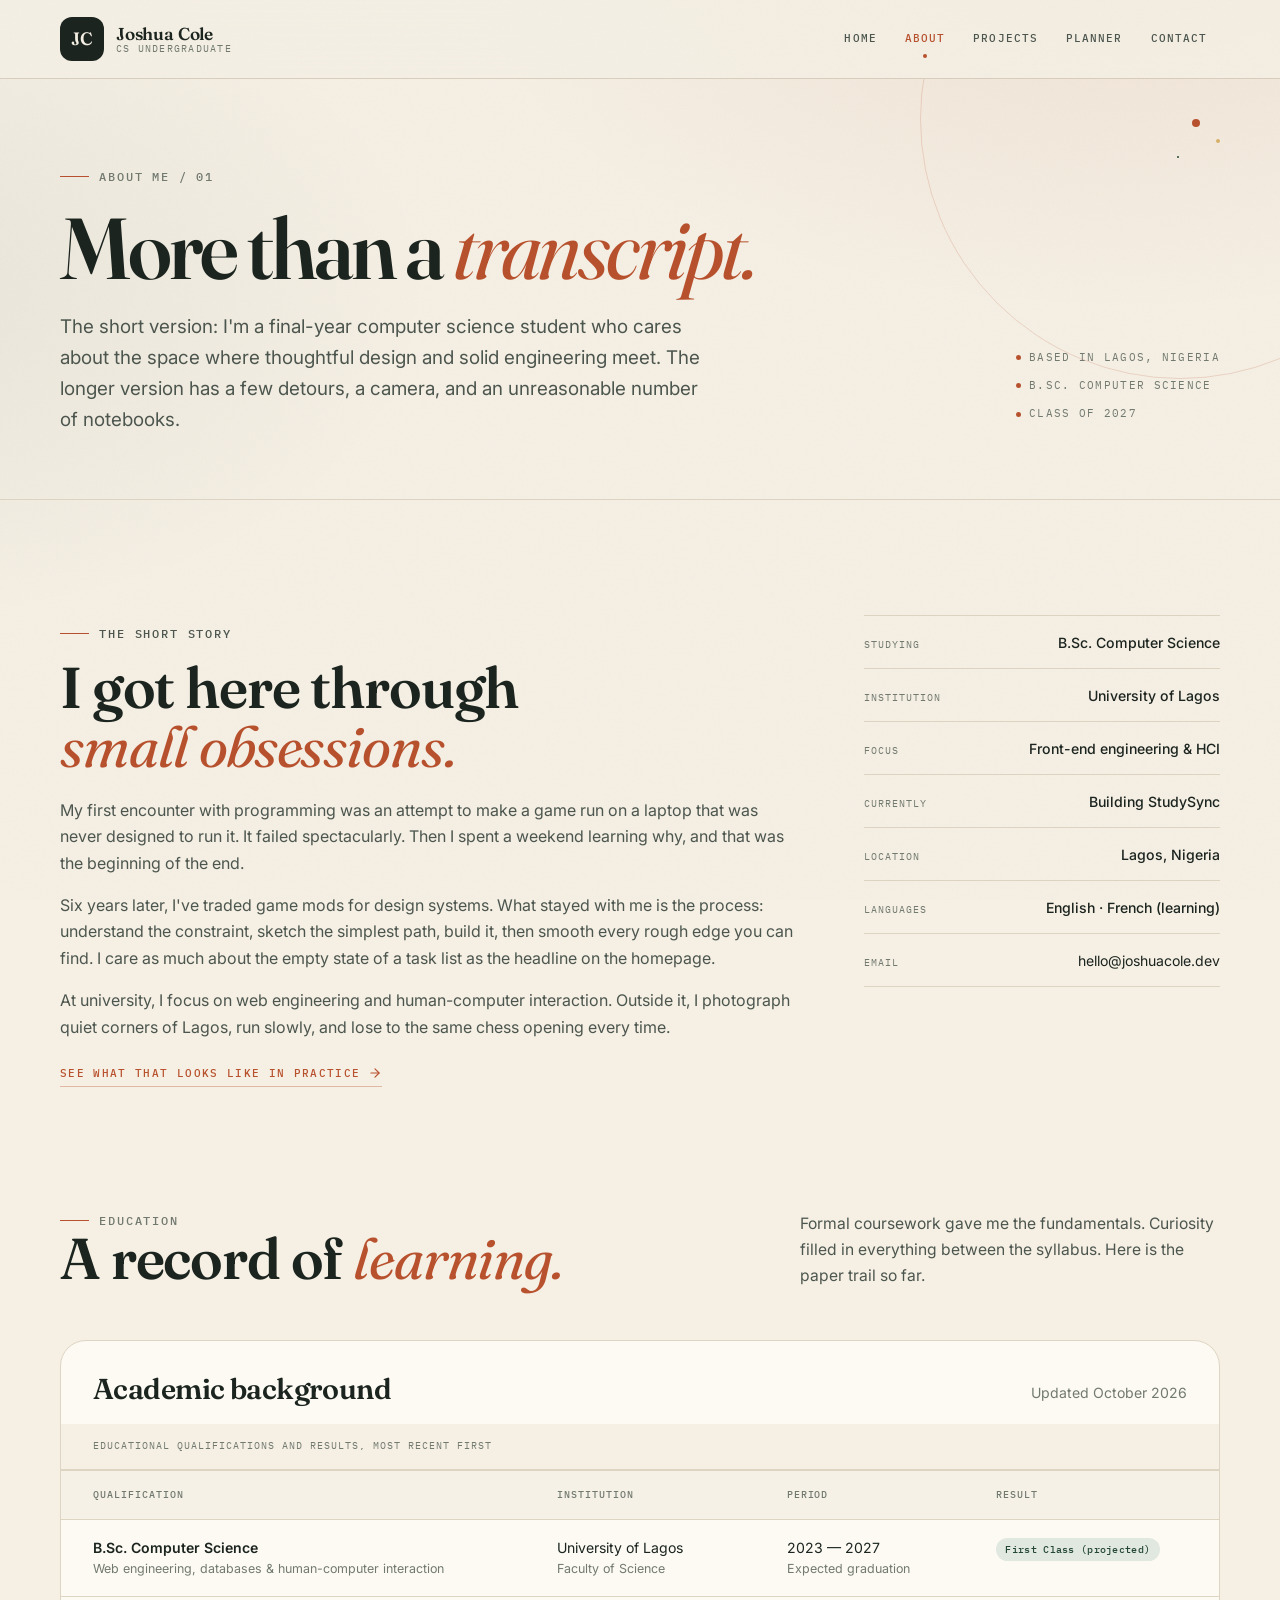
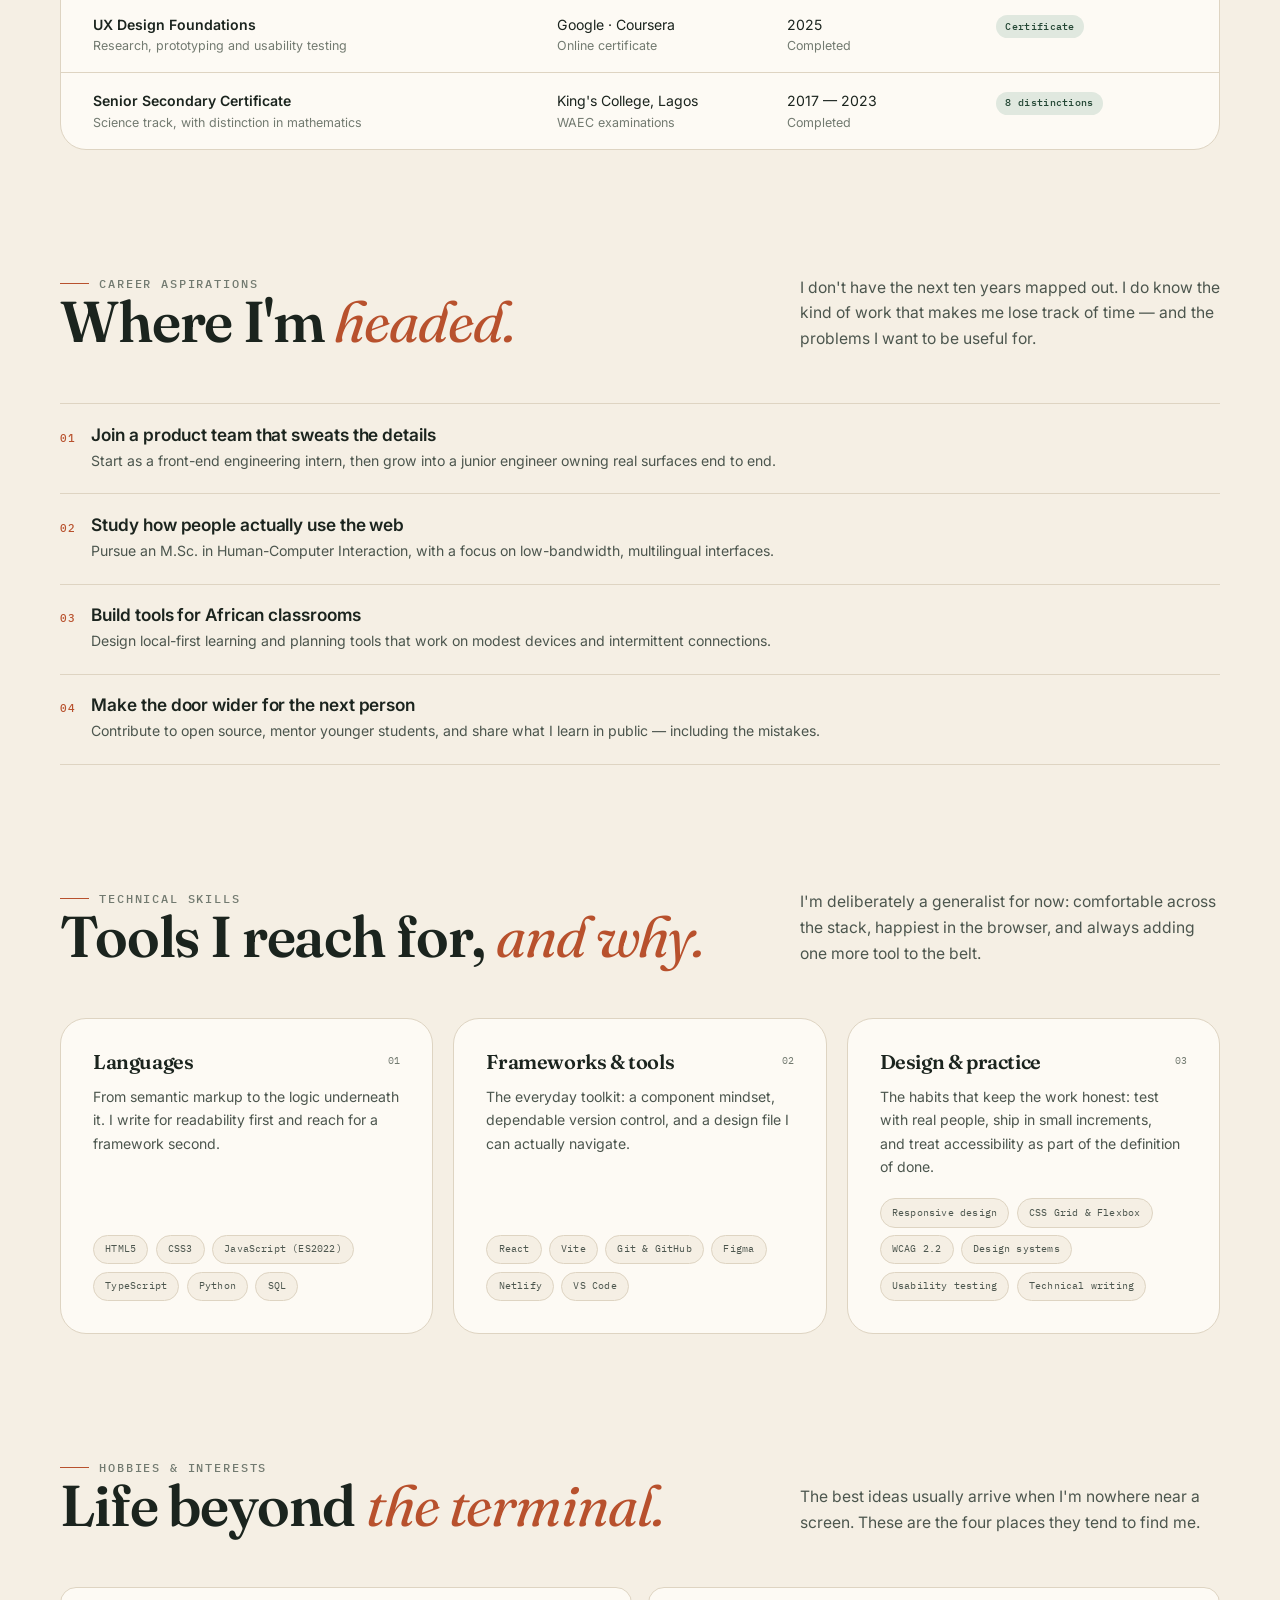
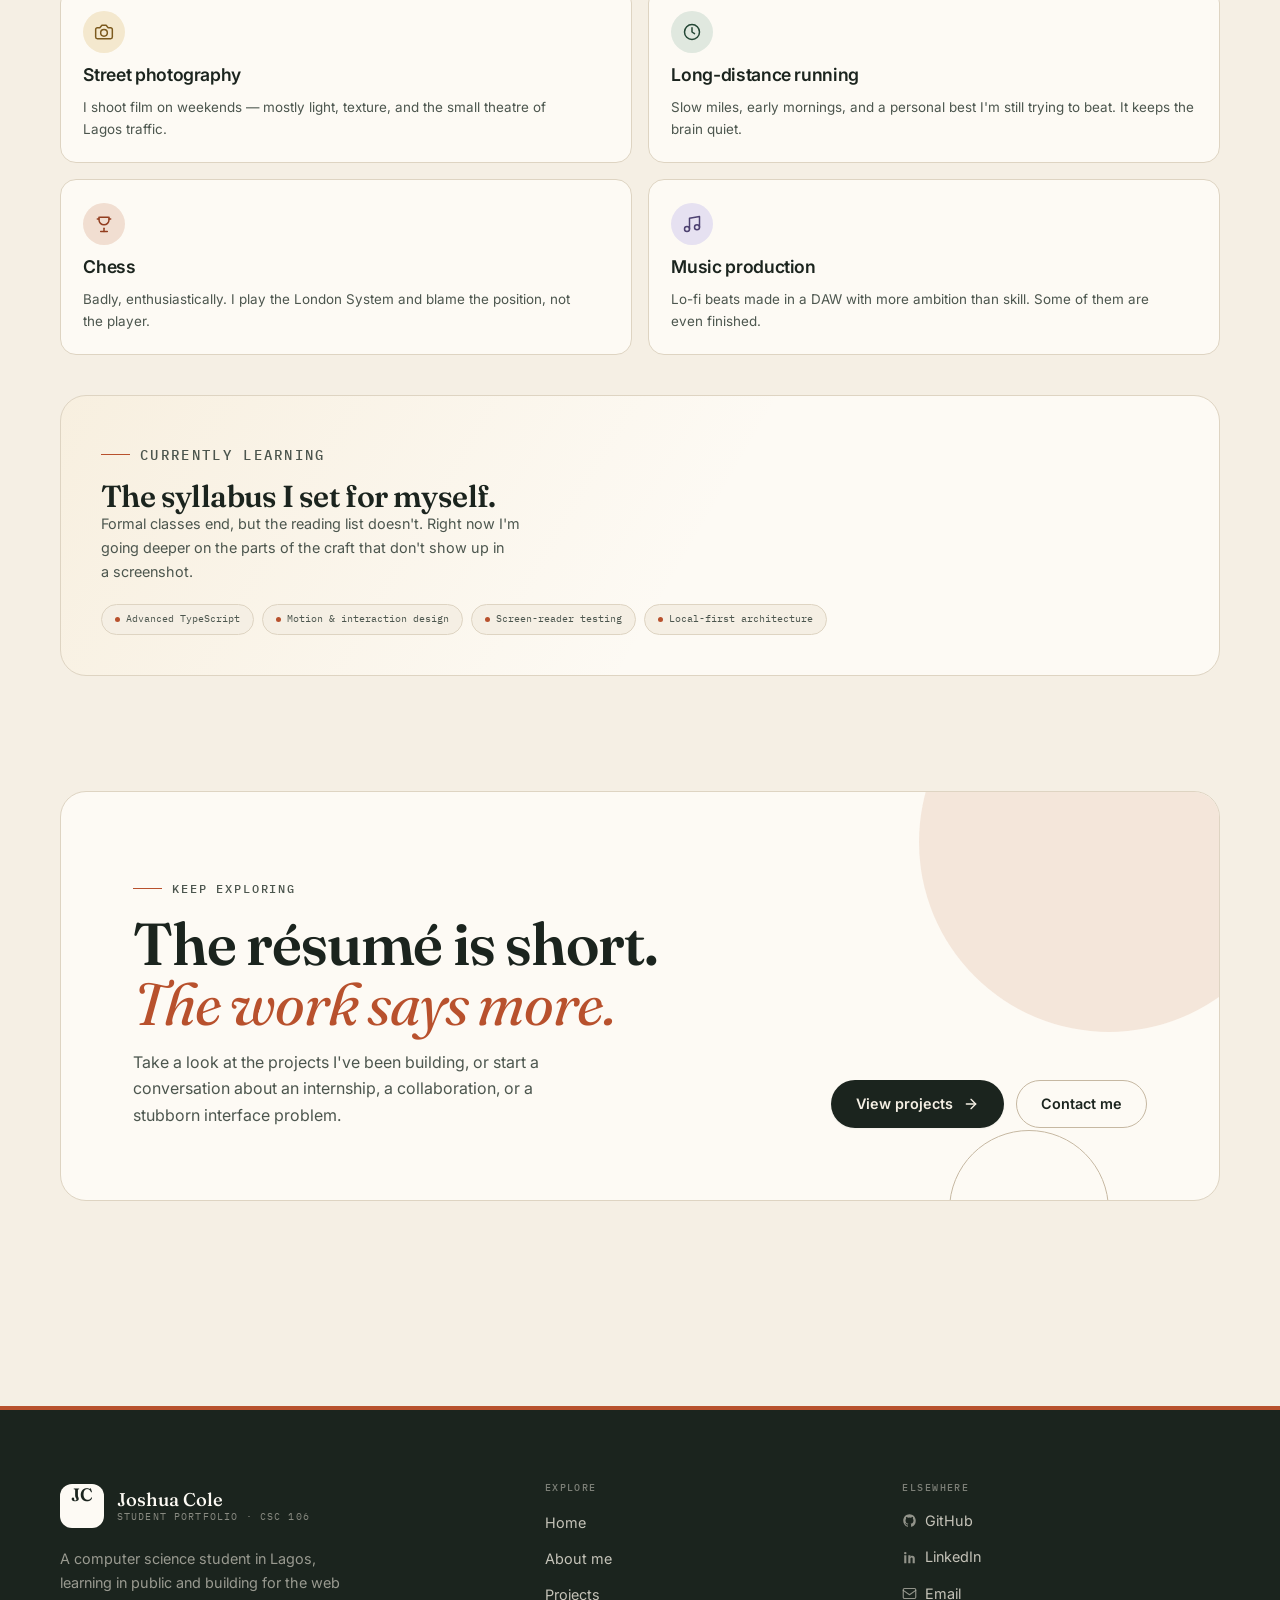
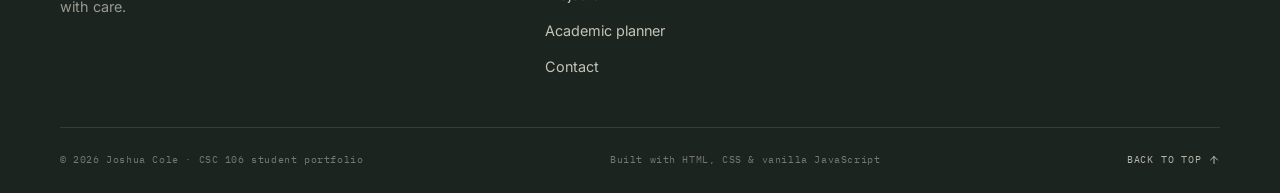
==== about.html @ 74d462a8 "Build responsive student portfolio and academic planner" ====
<!DOCTYPE html>
<html lang="en">
<head>
  <meta charset="UTF-8">
  <meta name="viewport" content="width=device-width, initial-scale=1">
  <meta name="description" content="Learn about Joshua Cole's educational background, technical skills, career goals, and life beyond the keyboard.">
  <meta name="theme-color" content="#f5efe4">
  <meta property="og:title" content="About Joshua Cole — Student Portfolio">
  <meta property="og:description" content="Educational background, technical skills, career goals, and life beyond the keyboard.">
  <meta property="og:type" content="website">
  <title>About — Joshua Cole</title>
  <link rel="icon" href="assets/favicon.svg" type="image/svg+xml">
  <link rel="preconnect" href="https://fonts.googleapis.com">
  <link rel="preconnect" href="https://fonts.gstatic.com" crossorigin>
  <link href="https://fonts.googleapis.com/css2?family=Fraunces:ital,opsz,wght@0,9..144,400..700;1,9..144,400..700&family=IBM+Plex+Mono:wght@400;500&family=Inter:wght@400..700&display=swap" rel="stylesheet">
  <link rel="stylesheet" href="css/styles.css">
  <script src="js/main.js" defer></script>
</head>
<body>
  <a class="skip-link" href="#main">Skip to main content</a>

  <header class="site-header">
    <div class="container header-inner">
      <a class="brand" href="index.html" aria-label="Joshua Cole — home">
        <span class="brand-mark" aria-hidden="true">JC</span>
        <span class="brand-text">
          <strong>Joshua Cole</strong>
          <span>CS Undergraduate</span>
        </span>
      </a>
      <button class="nav-toggle" type="button" aria-expanded="false" aria-controls="primary-nav" aria-label="Open navigation menu">
        <span></span>
        <span></span>
        <span></span>
      </button>
      <nav class="site-nav" id="primary-nav" aria-label="Primary">
        <ul class="nav-list">
          <li><a href="index.html">Home</a></li>
          <li><a href="about.html" aria-current="page">About</a></li>
          <li><a href="projects.html">Projects</a></li>
          <li><a href="planner.html">Planner</a></li>
          <li><a href="contact.html">Contact</a></li>
        </ul>
      </nav>
    </div>
  </header>

  <main id="main">
    <section class="page-hero" aria-labelledby="page-title">
      <div class="container page-hero-inner">
        <div class="page-hero-copy">
          <p class="eyebrow">About me / 01</p>
          <h1 class="page-title" id="page-title">More than a <em>transcript.</em></h1>
          <p class="page-lede">The short version: I'm a final-year computer science student who cares about the space where thoughtful design and solid engineering meet. The longer version has a few detours, a camera, and an unreasonable number of notebooks.</p>
        </div>
        <div class="page-hero-meta">
          <span>Based in Lagos, Nigeria</span>
          <span>B.Sc. Computer Science</span>
          <span>Class of 2027</span>
        </div>
      </div>
    </section>

    <section class="section" aria-labelledby="story-title">
      <div class="container">
        <div class="about-intro">
          <div class="about-intro-copy">
            <p class="eyebrow">The short story</p>
            <h2 class="section-title" id="story-title" style="margin-top: 1rem;">I got here through <em>small obsessions.</em></h2>
            <p>My first encounter with programming was an attempt to make a game run on a laptop that was never designed to run it. It failed spectacularly. Then I spent a weekend learning why, and that was the beginning of the end.</p>
            <p>Six years later, I've traded game mods for design systems. What stayed with me is the process: understand the constraint, sketch the simplest path, build it, then smooth every rough edge you can find. I care as much about the empty state of a task list as the headline on the homepage.</p>
            <p>At university, I focus on web engineering and human-computer interaction. Outside it, I photograph quiet corners of Lagos, run slowly, and lose to the same chess opening every time.</p>
            <a class="section-link" href="projects.html" style="margin-top: 1.5rem;">
              See what that looks like in practice
              <svg xmlns="http://www.w3.org/2000/svg" width="14" height="14" viewBox="0 0 24 24" fill="none" stroke="currentColor" stroke-width="2" stroke-linecap="round" stroke-linejoin="round" aria-hidden="true"><path d="M5 12h14"/><path d="m12 5 7 7-7 7"/></svg>
            </a>
          </div>

          <ul class="about-facts" aria-label="Quick facts">
            <li><span>Studying</span><span>B.Sc. Computer Science</span></li>
            <li><span>Institution</span><span>University of Lagos</span></li>
            <li><span>Focus</span><span>Front-end engineering &amp; HCI</span></li>
            <li><span>Currently</span><span>Building StudySync</span></li>
            <li><span>Location</span><span>Lagos, Nigeria</span></li>
            <li><span>Languages</span><span>English · French (learning)</span></li>
            <li><span>Email</span><a href="mailto:hello@joshuacole.dev">hello@joshuacole.dev</a></li>
          </ul>
        </div>
      </div>
    </section>

    <section class="section section--flush-top" aria-labelledby="education-title">
      <div class="container">
        <div class="section-head section-head--split">
          <div>
            <p class="eyebrow">Education</p>
            <h2 class="section-title" id="education-title">A record of <em>learning.</em></h2>
          </div>
          <p class="section-head__side">Formal coursework gave me the fundamentals. Curiosity filled in everything between the syllabus. Here is the paper trail so far.</p>
        </div>

        <div class="education-card">
          <div class="education-head">
            <h3>Academic background</h3>
            <p>Updated October 2026</p>
          </div>
          <div class="table-scroll">
            <table class="education-table">
              <caption>Educational qualifications and results, most recent first</caption>
              <thead>
                <tr>
                  <th scope="col">Qualification</th>
                  <th scope="col">Institution</th>
                  <th scope="col">Period</th>
                  <th scope="col">Result</th>
                </tr>
              </thead>
              <tbody>
                <tr>
                  <td>
                    <strong>B.Sc. Computer Science</strong>
                    <span>Web engineering, databases &amp; human-computer interaction</span>
                  </td>
                  <td>
                    University of Lagos
                    <span>Faculty of Science</span>
                  </td>
                  <td>
                    2023 — 2027
                    <span>Expected graduation</span>
                  </td>
                  <td><span class="result-pill">First Class (projected)</span></td>
                </tr>
                <tr>
                  <td>
                    <strong>UX Design Foundations</strong>
                    <span>Research, prototyping and usability testing</span>
                  </td>
                  <td>
                    Google · Coursera
                    <span>Online certificate</span>
                  </td>
                  <td>
                    2025
                    <span>Completed</span>
                  </td>
                  <td><span class="result-pill result-pill--gold">Certificate</span></td>
                </tr>
                <tr>
                  <td>
                    <strong>Senior Secondary Certificate</strong>
                    <span>Science track, with distinction in mathematics</span>
                  </td>
                  <td>
                    King's College, Lagos
                    <span>WAEC examinations</span>
                  </td>
                  <td>
                    2017 — 2023
                    <span>Completed</span>
                  </td>
                  <td><span class="result-pill">8 distinctions</span></td>
                </tr>
              </tbody>
            </table>
          </div>
        </div>
      </div>
    </section>

    <section class="section section--flush-top" aria-labelledby="career-title">
      <div class="container">
        <div class="section-head section-head--split">
          <div>
            <p class="eyebrow">Career aspirations</p>
            <h2 class="section-title" id="career-title">Where I'm <em>headed.</em></h2>
          </div>
          <p class="section-head__side">I don't have the next ten years mapped out. I do know the kind of work that makes me lose track of time — and the problems I want to be useful for.</p>
        </div>
        <ol class="goals-list">
          <li>
            <div>
              <h4>Join a product team that sweats the details</h4>
              <p>Start as a front-end engineering intern, then grow into a junior engineer owning real surfaces end to end.</p>
            </div>
          </li>
          <li>
            <div>
              <h4>Study how people actually use the web</h4>
              <p>Pursue an M.Sc. in Human-Computer Interaction, with a focus on low-bandwidth, multilingual interfaces.</p>
            </div>
          </li>
          <li>
            <div>
              <h4>Build tools for African classrooms</h4>
              <p>Design local-first learning and planning tools that work on modest devices and intermittent connections.</p>
            </div>
          </li>
          <li>
            <div>
              <h4>Make the door wider for the next person</h4>
              <p>Contribute to open source, mentor younger students, and share what I learn in public — including the mistakes.</p>
            </div>
          </li>
        </ol>
      </div>
    </section>

    <section class="section section--flush-top" aria-labelledby="skills-title">
      <div class="container">
        <div class="section-head section-head--split">
          <div>
            <p class="eyebrow">Technical skills</p>
            <h2 class="section-title" id="skills-title">Tools I reach for, <em>and why.</em></h2>
          </div>
          <p class="section-head__side">I'm deliberately a generalist for now: comfortable across the stack, happiest in the browser, and always adding one more tool to the belt.</p>
        </div>

        <div class="skills-grid">
          <article class="skill-card">
            <div class="skill-card-head">
              <h3>Languages</h3>
              <span>01</span>
            </div>
            <p>From semantic markup to the logic underneath it. I write for readability first and reach for a framework second.</p>
            <ul class="chip-list">
              <li>HTML5</li>
              <li>CSS3</li>
              <li>JavaScript (ES2022)</li>
              <li>TypeScript</li>
              <li>Python</li>
              <li>SQL</li>
            </ul>
          </article>

          <article class="skill-card">
            <div class="skill-card-head">
              <h3>Frameworks &amp; tools</h3>
              <span>02</span>
            </div>
            <p>The everyday toolkit: a component mindset, dependable version control, and a design file I can actually navigate.</p>
            <ul class="chip-list">
              <li>React</li>
              <li>Vite</li>
              <li>Git &amp; GitHub</li>
              <li>Figma</li>
              <li>Netlify</li>
              <li>VS Code</li>
            </ul>
          </article>

          <article class="skill-card">
            <div class="skill-card-head">
              <h3>Design &amp; practice</h3>
              <span>03</span>
            </div>
            <p>The habits that keep the work honest: test with real people, ship in small increments, and treat accessibility as part of the definition of done.</p>
            <ul class="chip-list">
              <li>Responsive design</li>
              <li>CSS Grid &amp; Flexbox</li>
              <li>WCAG 2.2</li>
              <li>Design systems</li>
              <li>Usability testing</li>
              <li>Technical writing</li>
            </ul>
          </article>
        </div>
      </div>
    </section>

    <section class="section section--flush-top" aria-labelledby="hobbies-title">
      <div class="container">
        <div class="section-head section-head--split">
          <div>
            <p class="eyebrow">Hobbies &amp; interests</p>
            <h2 class="section-title" id="hobbies-title">Life beyond <em>the terminal.</em></h2>
          </div>
          <p class="section-head__side">The best ideas usually arrive when I'm nowhere near a screen. These are the four places they tend to find me.</p>
        </div>

        <div class="hobbies-grid">
          <article class="hobby-card">
            <span class="hobby-icon" aria-hidden="true">
              <svg xmlns="http://www.w3.org/2000/svg" width="20" height="20" viewBox="0 0 24 24" fill="none" stroke="currentColor" stroke-width="1.8" stroke-linecap="round" stroke-linejoin="round"><path d="M14.5 4h-5L7 7H4a2 2 0 0 0-2 2v9a2 2 0 0 0 2 2h16a2 2 0 0 0 2-2V9a2 2 0 0 0-2-2h-3l-2.5-3Z"/><circle cx="12" cy="13" r="4"/></svg>
            </span>
            <h3>Street photography</h3>
            <p>I shoot film on weekends — mostly light, texture, and the small theatre of Lagos traffic.</p>
          </article>

          <article class="hobby-card">
            <span class="hobby-icon" aria-hidden="true">
              <svg xmlns="http://www.w3.org/2000/svg" width="20" height="20" viewBox="0 0 24 24" fill="none" stroke="currentColor" stroke-width="1.8" stroke-linecap="round" stroke-linejoin="round"><circle cx="12" cy="12" r="9"/><path d="M12 7v5l3 2"/></svg>
            </span>
            <h3>Long-distance running</h3>
            <p>Slow miles, early mornings, and a personal best I'm still trying to beat. It keeps the brain quiet.</p>
          </article>

          <article class="hobby-card">
            <span class="hobby-icon" aria-hidden="true">
              <svg xmlns="http://www.w3.org/2000/svg" width="20" height="20" viewBox="0 0 24 24" fill="none" stroke="currentColor" stroke-width="1.8" stroke-linecap="round" stroke-linejoin="round"><path d="M8 21h8"/><path d="M12 17v4"/><path d="M7 4h10"/><path d="M6 4v3a6 6 0 0 0 12 0V4"/><path d="M4 6h2"/><path d="M18 6h2"/></svg>
            </span>
            <h3>Chess</h3>
            <p>Badly, enthusiastically. I play the London System and blame the position, not the player.</p>
          </article>

          <article class="hobby-card">
            <span class="hobby-icon" aria-hidden="true">
              <svg xmlns="http://www.w3.org/2000/svg" width="20" height="20" viewBox="0 0 24 24" fill="none" stroke="currentColor" stroke-width="1.8" stroke-linecap="round" stroke-linejoin="round"><path d="M9 18V5l12-2v13"/><circle cx="6" cy="18" r="3"/><circle cx="18" cy="16" r="3"/></svg>
            </span>
            <h3>Music production</h3>
            <p>Lo-fi beats made in a DAW with more ambition than skill. Some of them are even finished.</p>
          </article>
        </div>

        <div class="learning-note" style="margin-top: 2.5rem;">
          <div>
            <p class="eyebrow">Currently learning</p>
            <h3 style="margin-top: 0.8rem;">The syllabus I set for myself.</h3>
            <p>Formal classes end, but the reading list doesn't. Right now I'm going deeper on the parts of the craft that don't show up in a screenshot.</p>
          </div>
          <ul class="learning-list">
            <li>Advanced TypeScript</li>
            <li>Motion &amp; interaction design</li>
            <li>Screen-reader testing</li>
            <li>Local-first architecture</li>
          </ul>
        </div>
      </div>
    </section>

    <section class="section section--flush-top" aria-labelledby="about-cta-title">
      <div class="container">
        <div class="cta-band">
          <div class="cta-inner">
            <div>
              <p class="eyebrow">Keep exploring</p>
              <h2 id="about-cta-title" style="margin-top: 1rem;">The résumé is short. <em>The work says more.</em></h2>
              <p>Take a look at the projects I've been building, or start a conversation about an internship, a collaboration, or a stubborn interface problem.</p>
            </div>
            <div class="cta-actions">
              <a class="btn btn--primary" href="projects.html">
                View projects
                <svg xmlns="http://www.w3.org/2000/svg" width="16" height="16" viewBox="0 0 24 24" fill="none" stroke="currentColor" stroke-width="2" stroke-linecap="round" stroke-linejoin="round" aria-hidden="true"><path d="M5 12h14"/><path d="m12 5 7 7-7 7"/></svg>
              </a>
              <a class="btn btn--outline" href="contact.html">Contact me</a>
            </div>
          </div>
        </div>
      </div>
    </section>
  </main>

  <footer class="site-footer">
    <div class="container">
      <div class="footer-grid">
        <div>
          <a class="footer-brand" href="index.html">
            <span class="brand-mark" aria-hidden="true">JC</span>
            <span>
              <strong>Joshua Cole</strong>
              <small>Student portfolio · CSC 106</small>
            </span>
          </a>
          <p class="footer-blurb">A computer science student in Lagos, learning in public and building for the web with care.</p>
        </div>
        <nav class="footer-nav" aria-label="Footer">
          <h3 class="footer-heading">Explore</h3>
          <ul>
            <li><a href="index.html">Home</a></li>
            <li><a href="about.html">About me</a></li>
            <li><a href="projects.html">Projects</a></li>
            <li><a href="planner.html">Academic planner</a></li>
            <li><a href="contact.html">Contact</a></li>
          </ul>
        </nav>
        <div class="footer-social">
          <h3 class="footer-heading">Elsewhere</h3>
          <ul>
            <li>
              <a href="https://github.com/joshuacole-dev" target="_blank" rel="noopener noreferrer">
                <svg xmlns="http://www.w3.org/2000/svg" width="15" height="15" viewBox="0 0 24 24" fill="currentColor" aria-hidden="true"><path d="M12 2C6.48 2 2 6.58 2 12.26c0 4.55 2.87 8.4 6.84 9.76.5.1.68-.22.68-.49 0-.24-.01-.87-.01-1.7-2.78.62-3.37-1.37-3.37-1.37-.45-1.18-1.11-1.5-1.11-1.5-.91-.63.07-.62.07-.62 1 .07 1.53 1.06 1.53 1.06.9 1.57 2.36 1.12 2.94.86.09-.67.35-1.12.63-1.38-2.22-.26-4.56-1.14-4.56-5.07 0-1.12.39-2.03 1.03-2.75-.1-.26-.45-1.3.1-2.71 0 0 .84-.28 2.75 1.05a9.4 9.4 0 0 1 5 0c1.91-1.33 2.75-1.05 2.75-1.05.55 1.41.2 2.45.1 2.71.64.72 1.03 1.63 1.03 2.75 0 3.94-2.34 4.8-4.57 5.06.36.32.68.94.68 1.9 0 1.37-.01 2.48-.01 2.82 0 .27.18.6.69.49A10.26 10.26 0 0 0 22 12.26C22 6.58 17.52 2 12 2Z"/></svg>
                GitHub
              </a>
            </li>
            <li>
              <a href="https://www.linkedin.com/in/joshuacole-dev" target="_blank" rel="noopener noreferrer">
                <svg xmlns="http://www.w3.org/2000/svg" width="15" height="15" viewBox="0 0 24 24" fill="currentColor" aria-hidden="true"><path d="M6.94 8.5H3.56V21h3.38V8.5ZM5.25 3a1.97 1.97 0 1 0 0 3.94 1.97 1.97 0 0 0 0-3.94ZM20.44 13.62c0-3.13-1.67-4.59-3.9-4.59-1.8 0-2.6.99-3.05 1.69V8.5H10.1c.04.95 0 12.5 0 12.5h3.39v-6.98c0-.3.02-.61.11-.83.24-.61.8-1.24 1.73-1.24 1.22 0 1.71.93 1.71 2.29V21h3.4v-7.38Z"/></svg>
                LinkedIn
              </a>
            </li>
            <li>
              <a href="mailto:hello@joshuacole.dev">
                <svg xmlns="http://www.w3.org/2000/svg" width="15" height="15" viewBox="0 0 24 24" fill="none" stroke="currentColor" stroke-width="1.8" stroke-linecap="round" stroke-linejoin="round" aria-hidden="true"><rect x="2" y="4" width="20" height="16" rx="2"/><path d="m22 7-10 7L2 7"/></svg>
                Email
              </a>
            </li>
          </ul>
        </div>
      </div>
      <div class="footer-bottom">
        <span>© <span data-year>2026</span> Joshua Cole · CSC 106 student portfolio</span>
        <span>Built with HTML, CSS &amp; vanilla JavaScript</span>
        <a class="back-to-top" href="#main">
          Back to top
          <svg xmlns="http://www.w3.org/2000/svg" width="12" height="12" viewBox="0 0 24 24" fill="none" stroke="currentColor" stroke-width="2" stroke-linecap="round" stroke-linejoin="round" aria-hidden="true"><path d="M12 19V5"/><path d="m5 12 7-7 7 7"/></svg>
        </a>
      </div>
    </div>
  </footer>
</body>
</html>
---- css/styles.css ----
/* =========================================================
   Joshua Cole — Student Portfolio
   Shared stylesheet
   ========================================================= */

/* ---------- Design tokens ---------- */
:root {
  --paper: #f5efe4;
  --paper-deep: #ece3d3;
  --surface: #fdfaf4;
  --surface-raised: #fffdf8;
  --ink: #1b241e;
  --ink-soft: #4c564e;
  --ink-muted: #727a70;
  --line: #ded4c2;
  --line-strong: #c6b8a2;
  --accent: #b8512d;
  --accent-dark: #923d1f;
  --accent-soft: #f1ded1;
  --forest: #244735;
  --forest-deep: #182f24;
  --forest-soft: #e0e8df;
  --gold: #d8b26a;
  --gold-soft: #f4e8ce;
  --danger: #a43621;
  --success: #2f6a49;

  --font-display: "Fraunces", "Iowan Old Style", Georgia, serif;
  --font-body: "Inter", -apple-system, BlinkMacSystemFont, "Segoe UI", sans-serif;
  --font-mono: "IBM Plex Mono", "SFMono-Regular", Consolas, monospace;

  --container: 1160px;
  --gutter: clamp(1.25rem, 4vw, 2.75rem);
  --section-space: clamp(4.25rem, 9vw, 7.5rem);
  --radius-sm: 10px;
  --radius-md: 16px;
  --radius-lg: 26px;
  --shadow-sm: 0 1px 2px rgba(27, 36, 30, 0.05);
  --shadow-md: 0 24px 60px -38px rgba(27, 36, 30, 0.45);
  --shadow-lg: 0 36px 90px -44px rgba(27, 36, 30, 0.55);
  --header-height: 78px;
  --ease: cubic-bezier(0.22, 0.68, 0.35, 1);
}

/* ---------- Reset & base ---------- */
*,
*::before,
*::after {
  box-sizing: border-box;
}

html {
  -webkit-text-size-adjust: 100%;
  scroll-behavior: smooth;
  scroll-padding-top: calc(var(--header-height) + 24px);
}

body {
  margin: 0;
  min-height: 100vh;
  font-family: var(--font-body);
  font-size: 1rem;
  line-height: 1.65;
  color: var(--ink);
  background-color: var(--paper);
  background-image:
    radial-gradient(1100px 620px at 88% -8%, rgba(184, 81, 45, 0.09), transparent 62%),
    radial-gradient(900px 560px at -8% 32%, rgba(36, 71, 53, 0.06), transparent 60%);
  background-attachment: fixed;
  -webkit-font-smoothing: antialiased;
  text-rendering: optimizeLegibility;
}

body::after {
  content: "";
  position: fixed;
  inset: 0;
  z-index: 9999;
  pointer-events: none;
  opacity: 0.032;
  mix-blend-mode: multiply;
  background-image: url("data:image/svg+xml,%3Csvg xmlns='http://www.w3.org/2000/svg' width='180' height='180'%3E%3Cfilter id='grain'%3E%3CfeTurbulence type='fractalNoise' baseFrequency='0.82' numOctaves='2' stitchTiles='stitch'/%3E%3C/filter%3E%3Crect width='180' height='180' filter='url(%23grain)'/%3E%3C/svg%3E");
}

img,
svg,
video {
  display: block;
  max-width: 100%;
}

img {
  height: auto;
}

h1,
h2,
h3,
h4,
p,
figure,
blockquote,
dl,
dd {
  margin: 0;
}

h1,
h2,
h3,
h4 {
  font-family: var(--font-display);
  font-weight: 600;
  line-height: 1.08;
  letter-spacing: -0.02em;
  text-wrap: balance;
}

p {
  text-wrap: pretty;
}

ul,
ol {
  margin: 0;
  padding: 0;
}

a {
  color: var(--ink);
  text-decoration-color: rgba(184, 81, 45, 0.4);
  text-underline-offset: 0.18em;
  transition: color 0.2s var(--ease), text-decoration-color 0.2s var(--ease);
}

a:hover {
  color: var(--accent-dark);
  text-decoration-color: currentColor;
}

button,
input,
select,
textarea {
  font: inherit;
  color: inherit;
}

button {
  cursor: pointer;
}

table {
  border-collapse: collapse;
  width: 100%;
}

::selection {
  background: var(--accent);
  color: var(--surface);
}

:focus-visible {
  outline: 3px solid var(--accent);
  outline-offset: 3px;
  border-radius: 4px;
}

@supports not selector(:focus-visible) {
  :focus {
    outline: 3px solid var(--accent);
    outline-offset: 3px;
  }
}

/* ---------- Layout helpers ---------- */
.container {
  width: min(100% - (var(--gutter) * 2), var(--container));
  margin-inline: auto;
}

.section {
  padding-block: var(--section-space);
}

.section--tight {
  padding-block: clamp(2.5rem, 5vw, 4rem);
}

.section--flush-top {
  padding-top: 0;
}

.section--dark {
  background: var(--forest-deep);
  color: var(--surface);
}

.sr-only {
  position: absolute;
  width: 1px;
  height: 1px;
  padding: 0;
  margin: -1px;
  overflow: hidden;
  clip: rect(0, 0, 0, 0);
  white-space: nowrap;
  border: 0;
}

.skip-link {
  position: fixed;
  top: 12px;
  left: 12px;
  z-index: 10000;
  padding: 0.7rem 1.1rem;
  background: var(--ink);
  color: var(--surface);
  border-radius: 999px;
  font-size: 0.85rem;
  font-weight: 600;
  text-decoration: none;
  transform: translateY(-160%);
  transition: transform 0.2s var(--ease);
}

.skip-link:focus {
  transform: translateY(0);
  color: var(--surface);
}

/* ---------- Typography utilities ---------- */
.eyebrow {
  display: inline-flex;
  align-items: center;
  gap: 0.65rem;
  font-family: var(--font-mono);
  font-size: 0.72rem;
  font-weight: 500;
  letter-spacing: 0.16em;
  text-transform: uppercase;
  color: var(--ink-muted);
}

.eyebrow::before {
  content: "";
  width: 1.8rem;
  height: 1px;
  background: var(--accent);
}

.eyebrow--light {
  color: rgba(245, 239, 228, 0.7);
}

.eyebrow--light::before {
  background: var(--gold);
}

.display {
  font-family: var(--font-display);
  font-weight: 600;
  line-height: 1.02;
  letter-spacing: -0.03em;
}

.italic-accent {
  font-style: italic;
  color: var(--accent);
  font-weight: 500;
}

.lede {
  font-size: clamp(1.05rem, 1.5vw, 1.22rem);
  line-height: 1.65;
  color: var(--ink-soft);
}

.mono {
  font-family: var(--font-mono);
}

/* ---------- Buttons ---------- */
.btn {
  display: inline-flex;
  align-items: center;
  justify-content: center;
  gap: 0.65rem;
  min-height: 48px;
  padding: 0.8rem 1.5rem;
  border: 1px solid transparent;
  border-radius: 999px;
  font-family: var(--font-body);
  font-size: 0.9rem;
  font-weight: 600;
  line-height: 1;
  text-decoration: none;
  white-space: nowrap;
  transition:
    background-color 0.22s var(--ease),
    color 0.22s var(--ease),
    border-color 0.22s var(--ease),
    transform 0.22s var(--ease),
    box-shadow 0.22s var(--ease);
}

.btn:hover {
  transform: translateY(-2px);
}

.btn:active {
  transform: translateY(0);
}

.btn--primary {
  background: var(--ink);
  color: var(--paper);
  box-shadow: var(--shadow-sm);
}

.btn--primary:hover {
  background: var(--accent);
  color: var(--paper);
  box-shadow: 0 12px 30px -16px rgba(184, 81, 45, 0.8);
}

.btn--accent {
  background: var(--accent);
  color: var(--surface);
}

.btn--accent:hover {
  background: var(--accent-dark);
  color: var(--surface);
}

.btn--outline {
  background: transparent;
  border-color: var(--line-strong);
  color: var(--ink);
}

.btn--outline:hover {
  border-color: var(--ink);
  background: rgba(255, 253, 248, 0.6);
  color: var(--ink);
}

.btn--light {
  background: var(--surface);
  color: var(--ink);
}

.btn--light:hover {
  background: var(--gold);
  color: var(--ink);
}

.btn--ghost-light {
  background: transparent;
  border-color: rgba(245, 239, 228, 0.32);
  color: var(--surface);
}

.btn--ghost-light:hover {
  border-color: var(--surface);
  color: var(--surface);
  background: rgba(245, 239, 228, 0.08);
}

.btn--sm {
  min-height: 40px;
  padding: 0.55rem 1.05rem;
  font-size: 0.82rem;
}

.btn svg {
  flex: none;
  transition: transform 0.22s var(--ease);
}

.btn:hover svg {
  transform: translateX(3px);
}

/* ---------- Header / navigation ---------- */
.site-header {
  position: sticky;
  top: 0;
  z-index: 200;
  border-bottom: 1px solid rgba(198, 184, 162, 0.6);
  background: rgba(245, 239, 228, 0.82);
  backdrop-filter: blur(16px);
  -webkit-backdrop-filter: blur(16px);
  transition: box-shadow 0.3s var(--ease), background-color 0.3s var(--ease);
}

.site-header.is-scrolled {
  box-shadow: 0 12px 40px -32px rgba(27, 36, 30, 0.55);
  background: rgba(245, 239, 228, 0.94);
}

.header-inner {
  display: flex;
  align-items: center;
  justify-content: space-between;
  gap: 1.5rem;
  min-height: var(--header-height);
}

.brand {
  display: inline-flex;
  align-items: center;
  gap: 0.75rem;
  color: var(--ink);
  text-decoration: none;
  flex: none;
}

.brand:hover {
  color: var(--ink);
}

.brand-mark {
  display: grid;
  place-items: center;
  width: 44px;
  height: 44px;
  border-radius: 12px;
  background: var(--ink);
  color: var(--paper);
  font-family: var(--font-display);
  font-size: 1.12rem;
  font-weight: 600;
  letter-spacing: -0.02em;
  transition: background-color 0.22s var(--ease), transform 0.22s var(--ease);
}

.brand:hover .brand-mark {
  background: var(--accent);
  transform: rotate(-4deg);
}

.brand-text {
  display: flex;
  flex-direction: column;
  line-height: 1.15;
}

.brand-text strong {
  font-family: var(--font-display);
  font-size: 1.08rem;
  font-weight: 600;
  letter-spacing: -0.01em;
}

.brand-text span {
  font-family: var(--font-mono);
  font-size: 0.6rem;
  letter-spacing: 0.13em;
  text-transform: uppercase;
  color: var(--ink-muted);
}

.nav-toggle {
  display: inline-flex;
  flex-direction: column;
  align-items: center;
  justify-content: center;
  gap: 5px;
  width: 44px;
  height: 44px;
  padding: 0;
  border: 1px solid var(--line-strong);
  border-radius: 12px;
  background: transparent;
  transition: border-color 0.2s var(--ease), background-color 0.2s var(--ease);
}

.nav-toggle:hover {
  border-color: var(--ink);
  background: rgba(255, 253, 248, 0.7);
}

.nav-toggle span {
  display: block;
  width: 18px;
  height: 2px;
  background: var(--ink);
  border-radius: 2px;
  transition: transform 0.25s var(--ease), opacity 0.2s var(--ease);
}

.nav-toggle[aria-expanded="true"] span:nth-child(1) {
  transform: translateY(7px) rotate(45deg);
}

.nav-toggle[aria-expanded="true"] span:nth-child(2) {
  opacity: 0;
}

.nav-toggle[aria-expanded="true"] span:nth-child(3) {
  transform: translateY(-7px) rotate(-45deg);
}

.site-nav {
  position: absolute;
  top: 100%;
  left: 0;
  right: 0;
  display: none;
  padding: 1rem var(--gutter) 1.5rem;
  background: var(--paper);
  border-bottom: 1px solid var(--line);
  box-shadow: var(--shadow-md);
}

.site-nav.is-open {
  display: block;
  animation: nav-in 0.25s var(--ease) both;
}

@keyframes nav-in {
  from {
    opacity: 0;
    transform: translateY(-8px);
  }
  to {
    opacity: 1;
    transform: translateY(0);
  }
}

.nav-list {
  display: flex;
  flex-direction: column;
  gap: 0.15rem;
  list-style: none;
}

.nav-list a {
  display: flex;
  align-items: center;
  justify-content: space-between;
  padding: 0.85rem 0.25rem;
  border-bottom: 1px solid rgba(222, 212, 194, 0.7);
  font-family: var(--font-mono);
  font-size: 0.78rem;
  font-weight: 500;
  letter-spacing: 0.1em;
  text-transform: uppercase;
  text-decoration: none;
  color: var(--ink-soft);
}

.nav-list a::after {
  content: "";
  width: 6px;
  height: 6px;
  border-radius: 50%;
  background: transparent;
  transition: background-color 0.2s var(--ease);
}

.nav-list a:hover {
  color: var(--ink);
}

.nav-list a[aria-current="page"] {
  color: var(--accent);
}

.nav-list a[aria-current="page"]::after {
  background: var(--accent);
}

/* ---------- Page hero ---------- */
.page-hero {
  position: relative;
  padding-top: clamp(3rem, 7vw, 5.5rem);
  padding-bottom: clamp(2.5rem, 5vw, 4.5rem);
  border-bottom: 1px solid var(--line);
  overflow: clip;
}

.page-hero::before {
  content: "";
  position: absolute;
  top: -220px;
  right: -160px;
  width: 520px;
  height: 520px;
  border: 1px solid rgba(184, 81, 45, 0.18);
  border-radius: 50%;
  pointer-events: none;
}

.page-hero::after {
  content: "";
  position: absolute;
  top: 40px;
  right: 80px;
  width: 8px;
  height: 8px;
  border-radius: 50%;
  background: var(--accent);
  box-shadow: 22px 18px 0 -2px var(--gold), -18px 34px 0 -3px var(--forest);
  pointer-events: none;
}

.page-hero-inner {
  position: relative;
  display: grid;
  gap: 1.5rem;
  z-index: 1;
}

.page-title {
  max-width: 15ch;
  font-size: clamp(2.9rem, 7.5vw, 5.4rem);
  line-height: 0.98;
  letter-spacing: -0.035em;
}

.page-title em {
  font-style: italic;
  font-weight: 400;
  color: var(--accent);
}

.page-lede {
  max-width: 58ch;
  font-size: clamp(1.02rem, 1.5vw, 1.18rem);
  color: var(--ink-soft);
}

.page-hero-meta {
  display: flex;
  flex-wrap: wrap;
  gap: 0.65rem 1.5rem;
  padding-top: 0.5rem;
  font-family: var(--font-mono);
  font-size: 0.68rem;
  letter-spacing: 0.12em;
  text-transform: uppercase;
  color: var(--ink-muted);
}

.page-hero-meta span {
  display: inline-flex;
  align-items: center;
  gap: 0.5rem;
}

.page-hero-meta span::before {
  content: "";
  width: 5px;
  height: 5px;
  border-radius: 50%;
  background: var(--accent);
}

/* ---------- Section headings ---------- */
.section-head {
  display: grid;
  gap: 1rem;
  margin-bottom: clamp(2rem, 4vw, 3.25rem);
}

.section-title {
  max-width: 20ch;
  font-size: clamp(2.1rem, 4.6vw, 3.6rem);
  line-height: 1.02;
}

.section-title em {
  font-style: italic;
  font-weight: 400;
  color: var(--accent);
}

.section-head--split {
  grid-template-columns: 1fr;
  align-items: end;
}

.section-head__side {
  max-width: 42ch;
  color: var(--ink-soft);
  font-size: 0.98rem;
}

.section-head__side .section-link {
  margin-top: 1rem;
}

.section-link {
  display: inline-flex;
  align-items: center;
  gap: 0.5rem;
  font-family: var(--font-mono);
  font-size: 0.7rem;
  font-weight: 500;
  letter-spacing: 0.12em;
  text-transform: uppercase;
  color: var(--accent);
  text-decoration: none;
  border-bottom: 1px solid rgba(184, 81, 45, 0.35);
  padding-bottom: 0.2rem;
  transition: border-color 0.2s var(--ease), color 0.2s var(--ease);
}

.section-link:hover {
  color: var(--accent-dark);
  border-color: currentColor;
}

.section-link svg {
  transition: transform 0.2s var(--ease);
}

.section-link:hover svg {
  transform: translateX(3px);
}

/* ---------- Home hero ---------- */
.hero {
  position: relative;
  padding-top: clamp(2.5rem, 6vw, 4.75rem);
  padding-bottom: clamp(2rem, 4vw, 3rem);
  overflow: clip;
}

.hero::before {
  content: "";
  position: absolute;
  inset: 0;
  background-image: radial-gradient(rgba(27, 36, 30, 0.11) 1px, transparent 1px);
  background-size: 26px 26px;
  mask-image: linear-gradient(110deg, transparent 20%, black 80%);
  -webkit-mask-image: linear-gradient(110deg, transparent 20%, black 80%);
  opacity: 0.5;
  pointer-events: none;
}

.hero-grid {
  position: relative;
  display: grid;
  gap: clamp(2.5rem, 6vw, 4.5rem);
  align-items: center;
}

.hero-copy {
  animation: fade-up 0.7s var(--ease) both;
}

@keyframes fade-up {
  from {
    transform: translateY(18px);
  }
  to {
    transform: translateY(0);
  }
}

.hero-status {
  display: inline-flex;
  align-items: center;
  gap: 0.6rem;
  margin-bottom: 1.5rem;
  padding: 0.42rem 0.9rem 0.42rem 0.7rem;
  border: 1px solid var(--line);
  border-radius: 999px;
  background: rgba(253, 250, 244, 0.65);
  font-family: var(--font-mono);
  font-size: 0.66rem;
  letter-spacing: 0.08em;
  text-transform: uppercase;
  color: var(--ink-soft);
}

.status-dot {
  position: relative;
  width: 7px;
  height: 7px;
  border-radius: 50%;
  background: var(--success);
}

.status-dot::after {
  content: "";
  position: absolute;
  inset: -4px;
  border: 1px solid rgba(47, 106, 73, 0.45);
  border-radius: 50%;
  animation: pulse 2.4s var(--ease) infinite;
}

@keyframes pulse {
  0%,
  100% {
    transform: scale(0.8);
    opacity: 0.9;
  }
  50% {
    transform: scale(1.25);
    opacity: 0;
  }
}

.hero-title {
  font-size: clamp(3.6rem, 9.6vw, 7.2rem);
  line-height: 0.9;
  letter-spacing: -0.045em;
  font-weight: 500;
}

.hero-title em {
  font-style: italic;
  font-weight: 400;
  color: var(--accent);
}

.hero-title .title-dot {
  color: var(--accent);
}

.hero-tagline {
  max-width: 22ch;
  margin-top: 1.35rem;
  font-family: var(--font-display);
  font-size: clamp(1.35rem, 2.6vw, 1.9rem);
  font-style: italic;
  font-weight: 400;
  line-height: 1.25;
  color: var(--ink-soft);
}

.hero-lede {
  max-width: 53ch;
  margin-top: 1.15rem;
  color: var(--ink-soft);
  font-size: clamp(0.98rem, 1.3vw, 1.07rem);
}

.hero-actions {
  display: flex;
  flex-wrap: wrap;
  gap: 0.75rem;
  margin-top: 2rem;
}

.hero-meta {
  display: flex;
  flex-wrap: wrap;
  gap: 0.6rem 1.4rem;
  margin-top: 2rem;
  font-family: var(--font-mono);
  font-size: 0.68rem;
  letter-spacing: 0.08em;
  text-transform: uppercase;
  color: var(--ink-muted);
}

.hero-meta span {
  display: inline-flex;
  align-items: center;
  gap: 0.45rem;
}

.hero-meta svg {
  color: var(--accent);
  flex: none;
}

/* Portrait */
.portrait {
  position: relative;
  max-width: 420px;
  margin-inline: auto;
  animation: fade-up 0.8s 0.12s var(--ease) both;
}

.portrait::before {
  content: "";
  position: absolute;
  inset: 18px -18px -18px 18px;
  border: 1px solid var(--line-strong);
  border-radius: 28px;
  z-index: -1;
}

.portrait::after {
  content: "";
  position: absolute;
  inset: -34px auto auto -34px;
  width: 96px;
  height: 96px;
  border-radius: 50%;
  background: var(--gold);
  opacity: 0.35;
  z-index: -2;
}

.portrait-frame {
  position: relative;
  overflow: hidden;
  aspect-ratio: 4 / 5;
  border-radius: 26px;
  background: var(--paper-deep);
  box-shadow: var(--shadow-lg);
}

.portrait-frame img {
  width: 100%;
  height: 100%;
  object-fit: cover;
  object-position: 50% 28%;
  transition: transform 0.7s var(--ease);
}

.portrait:hover .portrait-frame img {
  transform: scale(1.025);
}

.portrait-caption {
  position: absolute;
  left: 18px;
  right: 18px;
  bottom: 18px;
  display: flex;
  align-items: center;
  justify-content: space-between;
  gap: 1rem;
  padding: 0.75rem 1rem;
  border: 1px solid rgba(255, 253, 248, 0.25);
  border-radius: 14px;
  background: rgba(18, 29, 23, 0.62);
  backdrop-filter: blur(10px);
  -webkit-backdrop-filter: blur(10px);
  color: var(--surface);
  font-family: var(--font-mono);
  font-size: 0.64rem;
  letter-spacing: 0.09em;
  text-transform: uppercase;
}

.portrait-caption strong {
  font-family: var(--font-display);
  font-size: 0.9rem;
  font-weight: 500;
  letter-spacing: 0;
  text-transform: none;
}

.portrait-badge {
  position: absolute;
  top: 18px;
  right: -14px;
  z-index: 3;
  display: flex;
  align-items: center;
  gap: 0.5rem;
  padding: 0.55rem 0.85rem;
  border-radius: 12px;
  background: var(--surface);
  box-shadow: var(--shadow-md);
  font-family: var(--font-mono);
  font-size: 0.6rem;
  letter-spacing: 0.08em;
  text-transform: uppercase;
  color: var(--ink-soft);
  transform: rotate(3deg);
}

.portrait-badge::before {
  content: "";
  width: 6px;
  height: 6px;
  border-radius: 50%;
  background: var(--accent);
}

.portrait-note {
  position: absolute;
  left: -20px;
  bottom: 20%;
  z-index: 3;
  display: flex;
  align-items: center;
  gap: 0.55rem;
  padding: 0.6rem 0.9rem;
  border: 1px solid var(--line);
  border-radius: 12px;
  background: var(--surface);
  box-shadow: var(--shadow-md);
  font-family: var(--font-mono);
  font-size: 0.6rem;
  letter-spacing: 0.05em;
  color: var(--ink-soft);
  transform: rotate(-2deg);
}

.portrait-note svg {
  color: var(--accent);
  flex: none;
}

/* Stats strip */
.hero-stats {
  display: grid;
  grid-template-columns: 1fr;
  gap: 1.25rem;
  margin-top: clamp(3rem, 6vw, 4.5rem);
  padding-top: 1.75rem;
  border-top: 1px solid var(--line);
  animation: fade-up 0.8s 0.22s var(--ease) both;
}

.stat {
  display: flex;
  align-items: baseline;
  gap: 0.85rem;
}

.stat-value {
  font-family: var(--font-display);
  font-size: clamp(1.7rem, 3vw, 2.2rem);
  font-weight: 500;
  letter-spacing: -0.03em;
  color: var(--ink);
}

.stat-label {
  max-width: 18ch;
  font-family: var(--font-mono);
  font-size: 0.63rem;
  line-height: 1.45;
  letter-spacing: 0.1em;
  text-transform: uppercase;
  color: var(--ink-muted);
}

/* ---------- Marquee / statement ---------- */
.statement {
  border-block: 1px solid var(--line);
  padding-block: clamp(2.5rem, 5vw, 4rem);
  overflow: hidden;
}

.statement-inner {
  display: flex;
  align-items: center;
  gap: 2.5rem;
  width: max-content;
  animation: marquee 42s linear infinite;
}

.statement:hover .statement-inner {
  animation-play-state: paused;
}

@keyframes marquee {
  to {
    transform: translateX(-50%);
  }
}

.statement-track {
  display: flex;
  align-items: center;
  gap: 2.5rem;
  white-space: nowrap;
}

.statement-track span {
  font-family: var(--font-display);
  font-size: clamp(1.3rem, 2.5vw, 2rem);
  font-style: italic;
  font-weight: 400;
  color: var(--ink-soft);
}

.statement-track i {
  width: 9px;
  height: 9px;
  border-radius: 50%;
  background: var(--accent);
}

/* ---------- Cards / services ---------- */
.services-grid {
  display: grid;
  gap: 1px;
  border: 1px solid var(--line);
  border-radius: var(--radius-lg);
  overflow: hidden;
  background: var(--line);
}

.service-card {
  position: relative;
  display: flex;
  flex-direction: column;
  gap: 0.85rem;
  padding: clamp(1.5rem, 3vw, 2.2rem);
  background: var(--surface);
  transition: background-color 0.28s var(--ease);
}

.service-card:hover {
  background: var(--surface-raised);
}

.service-icon {
  display: grid;
  place-items: center;
  width: 46px;
  height: 46px;
  margin-bottom: 0.8rem;
  border-radius: 12px;
  background: var(--accent-soft);
  color: var(--accent-dark);
  transition: transform 0.3s var(--ease), background-color 0.3s var(--ease);
}

.service-card:hover .service-icon {
  transform: translateY(-3px) rotate(-4deg);
  background: var(--gold-soft);
}

.service-num {
  position: absolute;
  top: 1.35rem;
  right: 1.35rem;
  font-family: var(--font-mono);
  font-size: 0.65rem;
  letter-spacing: 0.1em;
  color: var(--ink-muted);
}

.service-card h3 {
  font-size: 1.35rem;
  letter-spacing: -0.01em;
}

.service-card p {
  color: var(--ink-soft);
  font-size: 0.93rem;
  line-height: 1.65;
}

.service-card ul {
  margin-top: auto;
  padding-top: 0.9rem;
  display: flex;
  flex-wrap: wrap;
  gap: 0.4rem;
  list-style: none;
}

.service-card li {
  padding: 0.22rem 0.55rem;
  border: 1px solid var(--line);
  border-radius: 999px;
  font-family: var(--font-mono);
  font-size: 0.6rem;
  letter-spacing: 0.04em;
  color: var(--ink-muted);
}

/* ---------- Work preview ---------- */
.work-preview {
  display: grid;
  gap: 1.25rem;
}

.work-card {
  position: relative;
  display: flex;
  flex-direction: column;
  overflow: hidden;
  border: 1px solid var(--line);
  border-radius: var(--radius-lg);
  background: var(--surface);
  transition: transform 0.35s var(--ease), box-shadow 0.35s var(--ease), border-color 0.35s var(--ease);
}

.work-card:hover {
  transform: translateY(-5px);
  border-color: var(--line-strong);
  box-shadow: var(--shadow-md);
}

.work-card-media {
  position: relative;
  overflow: hidden;
  background: var(--paper-deep);
}

.work-card-media img {
  width: 100%;
  aspect-ratio: 16 / 10;
  object-fit: cover;
  transition: transform 0.6s var(--ease);
}

.work-card:hover .work-card-media img {
  transform: scale(1.035);
}

.work-card-body {
  display: grid;
  gap: 0.5rem;
  padding: 1.35rem 1.5rem 1.5rem;
}

.work-card-meta {
  display: flex;
  align-items: center;
  justify-content: space-between;
  gap: 1rem;
  font-family: var(--font-mono);
  font-size: 0.62rem;
  letter-spacing: 0.11em;
  text-transform: uppercase;
  color: var(--ink-muted);
}

.work-card h3 {
  font-size: clamp(1.25rem, 2vw, 1.55rem);
}

.work-card p {
  color: var(--ink-soft);
  font-size: 0.92rem;
}

.work-card-arrow {
  display: grid;
  place-items: center;
  width: 34px;
  height: 34px;
  border: 1px solid var(--line);
  border-radius: 50%;
  color: var(--ink);
  transition: background-color 0.25s var(--ease), color 0.25s var(--ease), border-color 0.25s var(--ease);
}

.work-card:hover .work-card-arrow {
  background: var(--accent);
  border-color: var(--accent);
  color: var(--surface);
}

.work-card-link {
  position: absolute;
  inset: 0;
  z-index: 2;
}

.work-card-link:focus-visible {
  outline-offset: 6px;
}

.work-card--wide {
  grid-column: 1 / -1;
}

.work-card--wide .work-card-body {
  padding: 1.5rem 1.75rem 1.75rem;
}

/* ---------- About preview ---------- */
.about-preview {
  display: grid;
  gap: clamp(2rem, 5vw, 4rem);
  align-items: start;
}

.about-preview-quote {
  position: relative;
  padding-left: clamp(1.5rem, 4vw, 2.5rem);
  border-left: 2px solid var(--accent);
}

.about-preview-quote blockquote {
  font-family: var(--font-display);
  font-size: clamp(1.5rem, 3vw, 2.35rem);
  font-style: italic;
  font-weight: 400;
  line-height: 1.28;
  letter-spacing: -0.02em;
}

.about-preview-quote figcaption {
  margin-top: 1.25rem;
  font-family: var(--font-mono);
  font-size: 0.65rem;
  letter-spacing: 0.12em;
  text-transform: uppercase;
  color: var(--ink-muted);
}

.values-list {
  display: grid;
  gap: 0;
  margin-top: 1.75rem;
  list-style: none;
  border-top: 1px solid var(--line);
}

.values-list li {
  display: grid;
  grid-template-columns: auto 1fr;
  gap: 1rem;
  padding: 1rem 0;
  border-bottom: 1px solid var(--line);
  font-size: 0.93rem;
  color: var(--ink-soft);
}

.values-list b {
  min-width: 2.2rem;
  font-family: var(--font-mono);
  font-size: 0.65rem;
  font-weight: 500;
  letter-spacing: 0.06em;
  color: var(--accent);
}

/* ---------- Audio band ---------- */
.listen-band {
  position: relative;
  overflow: hidden;
  background: var(--forest-deep);
  color: var(--surface);
}

.listen-band::before {
  content: "";
  position: absolute;
  top: -160px;
  right: -120px;
  width: 460px;
  height: 460px;
  border: 1px solid rgba(216, 178, 106, 0.22);
  border-radius: 50%;
  pointer-events: none;
}

.listen-band::after {
  content: "";
  position: absolute;
  bottom: -220px;
  left: -100px;
  width: 420px;
  height: 420px;
  border: 1px solid rgba(245, 239, 228, 0.1);
  border-radius: 50%;
  pointer-events: none;
}

.listen-inner {
  position: relative;
  z-index: 1;
  display: grid;
  gap: clamp(2rem, 5vw, 4rem);
  align-items: center;
}

.listen-copy h2 {
  max-width: 16ch;
  font-size: clamp(2rem, 4.5vw, 3.35rem);
  line-height: 1.04;
}

.listen-copy h2 em {
  color: var(--gold);
  font-style: italic;
  font-weight: 400;
}

.listen-copy p {
  max-width: 44ch;
  margin-top: 1.1rem;
  color: rgba(245, 239, 228, 0.7);
  font-size: 0.96rem;
}

.listen-card {
  padding: clamp(1.35rem, 3vw, 2rem);
  border: 1px solid rgba(245, 239, 228, 0.16);
  border-radius: var(--radius-lg);
  background: rgba(245, 239, 228, 0.05);
  backdrop-filter: blur(6px);
}

.listen-card-top {
  display: flex;
  align-items: center;
  justify-content: space-between;
  gap: 1rem;
  margin-bottom: 1.25rem;
}

.listen-label {
  display: inline-flex;
  align-items: center;
  gap: 0.6rem;
  font-family: var(--font-mono);
  font-size: 0.64rem;
  letter-spacing: 0.12em;
  text-transform: uppercase;
  color: rgba(245, 239, 228, 0.65);
}

.listen-label::before {
  content: "";
  width: 7px;
  height: 7px;
  border-radius: 50%;
  background: var(--gold);
}

.listen-time {
  font-family: var(--font-mono);
  font-size: 0.64rem;
  letter-spacing: 0.08em;
  color: rgba(245, 239, 228, 0.5);
}

.waveform {
  display: flex;
  align-items: center;
  gap: 4px;
  height: 56px;
  margin-bottom: 1.25rem;
  opacity: 0.85;
}

.waveform span {
  flex: 1;
  min-width: 2px;
  height: var(--h, 40%);
  border-radius: 3px;
  background: var(--gold);
  transform-origin: center;
  animation: wave 1.6s ease-in-out infinite;
}

.waveform span:nth-child(3n) {
  animation-delay: 0.2s;
}

.waveform span:nth-child(4n) {
  animation-delay: 0.45s;
}

.waveform span:nth-child(5n) {
  animation-delay: 0.7s;
}

@keyframes wave {
  0%,
  100% {
    transform: scaleY(0.4);
  }
  50% {
    transform: scaleY(1);
  }
}

.listen-card audio {
  width: 100%;
  height: 42px;
  accent-color: var(--gold);
}

.transcript {
  margin-top: 1rem;
  border-top: 1px solid rgba(245, 239, 228, 0.14);
  padding-top: 0.9rem;
}

.transcript summary {
  cursor: pointer;
  font-family: var(--font-mono);
  font-size: 0.64rem;
  letter-spacing: 0.1em;
  text-transform: uppercase;
  color: rgba(245, 239, 228, 0.65);
  transition: color 0.2s var(--ease);
}

.transcript summary:hover {
  color: var(--gold);
}

.transcript p {
  margin-top: 0.75rem;
  font-size: 0.85rem;
  line-height: 1.7;
  color: rgba(245, 239, 228, 0.65);
}

/* ---------- CTA band ---------- */
.cta-band {
  position: relative;
  overflow: hidden;
  border: 1px solid var(--line);
  border-radius: var(--radius-lg);
  background: var(--surface);
  padding: clamp(2rem, 6vw, 4.5rem);
}

.cta-band::before {
  content: "";
  position: absolute;
  top: -140px;
  right: -80px;
  width: 380px;
  height: 380px;
  border-radius: 50%;
  background: var(--accent-soft);
  opacity: 0.7;
  pointer-events: none;
}

.cta-band::after {
  content: "";
  position: absolute;
  bottom: -90px;
  right: 110px;
  width: 160px;
  height: 160px;
  border: 1px solid var(--line-strong);
  border-radius: 50%;
  pointer-events: none;
}

.cta-inner {
  position: relative;
  z-index: 1;
  display: grid;
  gap: 1.75rem;
  align-items: end;
}

.cta-inner h2 {
  max-width: 18ch;
  font-size: clamp(2.1rem, 5vw, 3.7rem);
  line-height: 1.02;
}

.cta-inner h2 em {
  color: var(--accent);
  font-style: italic;
  font-weight: 400;
}

.cta-inner p {
  max-width: 42ch;
  margin-top: 0.9rem;
  color: var(--ink-soft);
}

.cta-actions {
  display: flex;
  flex-wrap: wrap;
  gap: 0.75rem;
}

/* ---------- Footer ---------- */
.site-footer {
  position: relative;
  margin-top: clamp(3rem, 7vw, 6rem);
  padding-top: clamp(3rem, 6vw, 4.5rem);
  background: var(--ink);
  color: rgba(245, 239, 228, 0.72);
  border-top: 4px solid var(--accent);
}

.footer-grid {
  display: grid;
  gap: 2.5rem;
  padding-bottom: 3rem;
}

.footer-brand {
  display: inline-flex;
  align-items: center;
  gap: 0.8rem;
  color: var(--surface);
  text-decoration: none;
}

.footer-brand:hover {
  color: var(--surface);
}

.footer-brand .brand-mark {
  background: var(--surface);
  color: var(--ink);
}

.footer-brand:hover .brand-mark {
  background: var(--gold);
  color: var(--ink);
}

.footer-brand span {
  display: flex;
  flex-direction: column;
  line-height: 1.2;
}

.footer-brand strong {
  font-family: var(--font-display);
  font-size: 1.15rem;
  font-weight: 500;
}

.footer-brand small {
  font-family: var(--font-mono);
  font-size: 0.6rem;
  letter-spacing: 0.12em;
  text-transform: uppercase;
  color: rgba(245, 239, 228, 0.5);
}

.footer-blurb {
  max-width: 34ch;
  margin-top: 1.2rem;
  font-size: 0.9rem;
  color: rgba(245, 239, 228, 0.58);
}

.footer-heading {
  margin-bottom: 1rem;
  font-family: var(--font-mono);
  font-size: 0.64rem;
  font-weight: 500;
  letter-spacing: 0.14em;
  text-transform: uppercase;
  color: rgba(245, 239, 228, 0.45);
}

.footer-nav ul,
.footer-social ul {
  display: grid;
  gap: 0.6rem;
  list-style: none;
}

.footer-nav a,
.footer-social a {
  display: inline-flex;
  align-items: center;
  gap: 0.5rem;
  color: rgba(245, 239, 228, 0.78);
  font-size: 0.9rem;
  text-decoration: none;
  transition: color 0.2s var(--ease), transform 0.2s var(--ease);
}

.footer-nav a:hover,
.footer-social a:hover {
  color: var(--gold);
  transform: translateX(3px);
}

.footer-social svg {
  flex: none;
  opacity: 0.7;
}

.footer-bottom {
  display: flex;
  flex-wrap: wrap;
  align-items: center;
  justify-content: space-between;
  gap: 1rem;
  padding-block: 1.5rem;
  border-top: 1px solid rgba(245, 239, 228, 0.12);
  font-family: var(--font-mono);
  font-size: 0.62rem;
  letter-spacing: 0.06em;
  color: rgba(245, 239, 228, 0.42);
}

.back-to-top {
  display: inline-flex;
  align-items: center;
  gap: 0.4rem;
  color: rgba(245, 239, 228, 0.72);
  text-decoration: none;
  font-family: var(--font-mono);
  font-size: 0.62rem;
  letter-spacing: 0.08em;
  text-transform: uppercase;
}

.back-to-top:hover {
  color: var(--gold);
}

/* =========================================================
   About page
   ========================================================= */
.about-intro {
  display: grid;
  gap: clamp(2rem, 5vw, 4rem);
  align-items: start;
}

.about-intro-copy .section-title {
  margin: 1rem 0 1.25rem;
}

.about-intro-copy p + p {
  margin-top: 1rem;
}

.about-intro-copy p {
  color: var(--ink-soft);
}

.about-intro-copy .section-link {
  margin-top: 1.5rem;
}

.about-facts {
  display: grid;
  gap: 0;
  border-top: 1px solid var(--line);
  list-style: none;
}

.about-facts li {
  display: flex;
  align-items: baseline;
  justify-content: space-between;
  gap: 1.5rem;
  padding: 0.9rem 0;
  border-bottom: 1px solid var(--line);
  font-size: 0.88rem;
}

.about-facts span:first-child {
  font-family: var(--font-mono);
  font-size: 0.62rem;
  letter-spacing: 0.1em;
  text-transform: uppercase;
  color: var(--ink-muted);
}

.about-facts span:last-child {
  text-align: right;
  font-weight: 500;
}

.about-facts a {
  text-decoration: none;
}

.about-facts a:hover {
  text-decoration: underline;
}

.education-card {
  border: 1px solid var(--line);
  border-radius: var(--radius-lg);
  background: var(--surface);
  overflow: hidden;
}

.education-head {
  display: flex;
  flex-wrap: wrap;
  align-items: end;
  justify-content: space-between;
  gap: 1rem;
  padding: clamp(1.4rem, 3vw, 2rem) clamp(1.25rem, 3vw, 2rem) 1.25rem;
}

.education-head h3 {
  font-size: clamp(1.35rem, 2.4vw, 1.8rem);
}

.education-head p {
  font-size: 0.88rem;
  color: var(--ink-muted);
}

.table-scroll {
  overflow-x: auto;
  -webkit-overflow-scrolling: touch;
}

.education-table {
  min-width: 680px;
  border-top: 1px solid var(--line);
  font-size: 0.88rem;
}

.education-table caption {
  padding: 0.9rem clamp(1.25rem, 3vw, 2rem);
  text-align: left;
  font-family: var(--font-mono);
  font-size: 0.62rem;
  letter-spacing: 0.1em;
  text-transform: uppercase;
  color: var(--ink-muted);
  background: var(--paper);
  border-bottom: 1px solid var(--line);
}

.education-table th,
.education-table td {
  padding: 1rem clamp(1.25rem, 3vw, 2rem);
  text-align: left;
  vertical-align: top;
  border-bottom: 1px solid var(--line);
}

.education-table thead th {
  font-family: var(--font-mono);
  font-size: 0.6rem;
  font-weight: 500;
  letter-spacing: 0.1em;
  text-transform: uppercase;
  color: var(--ink-muted);
  background: rgba(236, 227, 211, 0.4);
  white-space: nowrap;
}

.education-table tbody tr:last-child td {
  border-bottom: 0;
}

.education-table tbody tr {
  transition: background-color 0.2s var(--ease);
}

.education-table tbody tr:hover {
  background: rgba(236, 227, 211, 0.35);
}

.education-table td strong {
  display: block;
  font-weight: 600;
  color: var(--ink);
}

.education-table td span {
  display: block;
  font-size: 0.78rem;
  color: var(--ink-muted);
}

.result-pill,
.education-table td .result-pill {
  display: inline-block;
  padding: 0.22rem 0.6rem;
  border-radius: 999px;
  background: var(--forest-soft);
  color: var(--forest);
  font-family: var(--font-mono);
  font-size: 0.62rem;
  font-weight: 500;
  letter-spacing: 0.03em;
  line-height: 1.6;
  white-space: nowrap;
}

.result-pill--gold {
  background: var(--gold-soft);
  color: #7c5a1e;
}

.goals-list {
  counter-reset: goal;
  list-style: none;
  border-top: 1px solid var(--line);
}

.goals-list li {
  counter-increment: goal;
  display: grid;
  grid-template-columns: auto 1fr;
  gap: 1rem;
  padding: 1.35rem 0;
  border-bottom: 1px solid var(--line);
}

.goals-list li::before {
  content: "0" counter(goal);
  font-family: var(--font-mono);
  font-size: 0.7rem;
  font-weight: 500;
  letter-spacing: 0.06em;
  color: var(--accent);
  padding-top: 0.2rem;
}

.goals-list h4 {
  font-size: 1.08rem;
  font-family: var(--font-body);
  font-weight: 600;
  letter-spacing: -0.005em;
}

.goals-list p {
  margin-top: 0.25rem;
  font-size: 0.88rem;
  color: var(--ink-soft);
}

.skills-grid {
  display: grid;
  gap: 1.25rem;
}

.skill-card {
  display: flex;
  flex-direction: column;
  padding: clamp(1.4rem, 3vw, 2rem);
  border: 1px solid var(--line);
  border-radius: var(--radius-lg);
  background: var(--surface);
  transition: border-color 0.25s var(--ease), transform 0.25s var(--ease);
}

.skill-card:hover {
  border-color: var(--line-strong);
  transform: translateY(-3px);
}

.skill-card-head {
  display: flex;
  align-items: center;
  justify-content: space-between;
  gap: 1rem;
  margin-bottom: 0.8rem;
}

.skill-card h3 {
  font-size: 1.25rem;
}

.skill-card-head span {
  font-family: var(--font-mono);
  font-size: 0.62rem;
  color: var(--ink-muted);
}

.skill-card p {
  font-size: 0.88rem;
  color: var(--ink-soft);
}

.chip-list {
  display: flex;
  flex-wrap: wrap;
  gap: 0.45rem;
  margin-top: auto;
  padding-top: 1.25rem;
  list-style: none;
}

.chip-list li {
  padding: 0.35rem 0.7rem;
  border: 1px solid var(--line);
  border-radius: 999px;
  background: var(--paper);
  font-family: var(--font-mono);
  font-size: 0.62rem;
  letter-spacing: 0.02em;
  color: var(--ink-soft);
  transition: border-color 0.2s var(--ease), background-color 0.2s var(--ease), color 0.2s var(--ease);
}

.skill-card:hover .chip-list li {
  border-color: var(--line-strong);
}

.hobbies-grid {
  display: grid;
  gap: 1rem;
}

.hobby-card {
  position: relative;
  overflow: hidden;
  display: flex;
  flex-direction: column;
  gap: 0.75rem;
  padding: 1.4rem;
  border: 1px solid var(--line);
  border-radius: var(--radius-md);
  background: var(--surface);
  transition: transform 0.25s var(--ease), box-shadow 0.25s var(--ease);
}

.hobby-card:hover {
  transform: translateY(-3px);
  box-shadow: var(--shadow-sm);
}

.hobby-icon {
  display: grid;
  place-items: center;
  width: 42px;
  height: 42px;
  border-radius: 50%;
  background: var(--gold-soft);
  color: #7c5a1e;
}

.hobby-card:nth-child(2) .hobby-icon {
  background: var(--forest-soft);
  color: var(--forest);
}

.hobby-card:nth-child(3) .hobby-icon {
  background: var(--accent-soft);
  color: var(--accent-dark);
}

.hobby-card:nth-child(4) .hobby-icon {
  background: #e6e1f1;
  color: #4d4171;
}

.hobby-card h3 {
  font-size: 1.1rem;
  font-family: var(--font-body);
  font-weight: 600;
}

.hobby-card p {
  font-size: 0.84rem;
  color: var(--ink-soft);
}

.learning-note {
  display: grid;
  gap: 1.25rem;
  padding: clamp(1.5rem, 4vw, 2.5rem);
  border: 1px solid var(--line);
  border-radius: var(--radius-lg);
  background:
    linear-gradient(120deg, rgba(216, 178, 106, 0.15), transparent 55%),
    var(--surface);
}

.learning-note h3 {
  font-size: clamp(1.4rem, 2.5vw, 1.9rem);
}

.learning-note p {
  max-width: 48ch;
  font-size: 0.9rem;
  color: var(--ink-soft);
}

.learning-list {
  display: flex;
  flex-wrap: wrap;
  gap: 0.5rem;
  list-style: none;
}

.learning-list li {
  display: inline-flex;
  align-items: center;
  gap: 0.4rem;
  padding: 0.4rem 0.8rem;
  border-radius: 999px;
  background: var(--paper);
  border: 1px solid var(--line);
  font-family: var(--font-mono);
  font-size: 0.63rem;
  color: var(--ink-soft);
}

.learning-list li::before {
  content: "";
  width: 5px;
  height: 5px;
  border-radius: 50%;
  background: var(--accent);
}

/* =========================================================
   Projects page
   ========================================================= */
.project-featured {
  display: grid;
  gap: clamp(2rem, 5vw, 3.5rem);
  align-items: center;
  padding-bottom: var(--section-space);
}

.project-media {
  position: relative;
}

.project-media::before {
  content: "";
  position: absolute;
  inset: 20px -16px -16px 16px;
  border: 1px solid var(--line-strong);
  border-radius: var(--radius-lg);
  z-index: -1;
}

.project-media img {
  width: 100%;
  border: 1px solid var(--line);
  border-radius: var(--radius-lg);
  box-shadow: var(--shadow-lg);
  background: var(--surface);
}

.project-info {
  display: grid;
  gap: 1.1rem;
}

.project-info h2 {
  font-size: clamp(2.1rem, 4.5vw, 3.5rem);
  line-height: 1;
}

.project-info h2 em {
  color: var(--accent);
  font-style: italic;
  font-weight: 400;
}

.project-subtitle {
  font-size: 0.98rem;
  color: var(--ink-soft);
}

.project-description {
  color: var(--ink-soft);
  font-size: 0.94rem;
}

.feature-list {
  display: grid;
  gap: 0.55rem;
  margin-block: 0.35rem;
  list-style: none;
}

.feature-list li {
  display: flex;
  align-items: flex-start;
  gap: 0.65rem;
  font-size: 0.88rem;
  color: var(--ink-soft);
}

.feature-list svg {
  flex: none;
  margin-top: 0.22rem;
  color: var(--success);
}

.tech-list {
  display: flex;
  flex-wrap: wrap;
  gap: 0.4rem;
  list-style: none;
}

.tech-list li {
  padding: 0.3rem 0.65rem;
  border: 1px solid var(--line);
  border-radius: 999px;
  background: rgba(253, 250, 244, 0.65);
  font-family: var(--font-mono);
  font-size: 0.6rem;
  letter-spacing: 0.02em;
  color: var(--ink-soft);
}

.project-actions {
  display: flex;
  flex-wrap: wrap;
  gap: 0.65rem;
  margin-top: 0.35rem;
}

.text-link {
  display: inline-flex;
  align-items: center;
  gap: 0.45rem;
  font-family: var(--font-mono);
  font-size: 0.68rem;
  font-weight: 500;
  letter-spacing: 0.08em;
  text-transform: uppercase;
  color: var(--accent);
  text-decoration: none;
  border-bottom: 1px solid rgba(184, 81, 45, 0.35);
  padding-bottom: 0.15rem;
}

.text-link:hover {
  color: var(--accent-dark);
  border-color: currentColor;
}

.project-grid {
  display: grid;
  gap: 1.5rem;
}

.project-card {
  position: relative;
  display: flex;
  flex-direction: column;
  overflow: hidden;
  border: 1px solid var(--line);
  border-radius: var(--radius-lg);
  background: var(--surface);
  transition: transform 0.3s var(--ease), border-color 0.3s var(--ease), box-shadow 0.3s var(--ease);
}

.project-card:hover {
  transform: translateY(-5px);
  border-color: var(--line-strong);
  box-shadow: var(--shadow-md);
}

.project-card-media {
  overflow: hidden;
  border-bottom: 1px solid var(--line);
  background: var(--paper-deep);
}

.project-card-media img {
  width: 100%;
  aspect-ratio: 16 / 10;
  object-fit: cover;
  transition: transform 0.6s var(--ease);
}

.project-card:hover .project-card-media img {
  transform: scale(1.03);
}

.project-card-body {
  display: flex;
  flex-direction: column;
  gap: 0.65rem;
  flex: 1;
  padding: 1.4rem;
}

.project-index {
  display: flex;
  align-items: center;
  justify-content: space-between;
  gap: 1rem;
  font-family: var(--font-mono);
  font-size: 0.62rem;
  letter-spacing: 0.1em;
  text-transform: uppercase;
  color: var(--ink-muted);
}

.project-index span:last-child {
  color: var(--accent);
}

.project-card h3 {
  font-size: 1.4rem;
}

.project-card p {
  font-size: 0.88rem;
  color: var(--ink-soft);
}

.project-card .tech-list {
  margin-top: auto;
  padding-top: 0.7rem;
}

.project-card-footer {
  display: flex;
  align-items: center;
  justify-content: space-between;
  gap: 1rem;
  margin-top: 0.75rem;
  padding-top: 1rem;
  border-top: 1px solid var(--line);
}

.project-card-footer a {
  display: inline-flex;
  align-items: center;
  gap: 0.4rem;
  font-family: var(--font-mono);
  font-size: 0.63rem;
  font-weight: 500;
  letter-spacing: 0.06em;
  text-transform: uppercase;
  text-decoration: none;
  color: var(--ink-soft);
  transition: color 0.2s var(--ease);
}

.project-card-footer a:hover {
  color: var(--accent);
}

.project-card-footer a svg {
  flex: none;
}

.process-grid {
  display: grid;
  gap: 1.25rem;
  margin-top: 2rem;
}

.process-step {
  padding: 1.5rem;
  border-top: 2px solid var(--ink);
  background: rgba(253, 250, 244, 0.55);
}

.process-step span {
  font-family: var(--font-mono);
  font-size: 0.62rem;
  letter-spacing: 0.1em;
  color: var(--accent);
}

.process-step h3 {
  margin-top: 0.6rem;
  font-size: 1.2rem;
  font-family: var(--font-body);
  font-weight: 600;
}

.process-step p {
  margin-top: 0.4rem;
  font-size: 0.86rem;
  color: var(--ink-soft);
}

/* =========================================================
   Planner page
   ========================================================= */
.planner-layout {
  display: grid;
  gap: 1.5rem;
  align-items: start;
}

.panel {
  border: 1px solid var(--line);
  border-radius: var(--radius-lg);
  background: var(--surface);
  box-shadow: var(--shadow-sm);
}

.planner-sidebar {
  display: grid;
  gap: 1.5rem;
}

.planner-form {
  padding: clamp(1.35rem, 3vw, 1.9rem);
}

.panel-head {
  display: flex;
  align-items: flex-start;
  justify-content: space-between;
  gap: 1rem;
  margin-bottom: 1.35rem;
}

.panel-head h2 {
  font-size: 1.45rem;
}

.panel-head p {
  margin-top: 0.3rem;
  font-size: 0.82rem;
  color: var(--ink-muted);
}

.panel-head-icon {
  display: grid;
  place-items: center;
  width: 38px;
  height: 38px;
  flex: none;
  border-radius: 10px;
  background: var(--accent-soft);
  color: var(--accent-dark);
}

.field {
  display: grid;
  gap: 0.35rem;
  margin-bottom: 1rem;
}

.field-label {
  font-family: var(--font-mono);
  font-size: 0.63rem;
  font-weight: 500;
  letter-spacing: 0.1em;
  text-transform: uppercase;
  color: var(--ink-soft);
}

.field-label .optional {
  letter-spacing: 0.02em;
  text-transform: none;
  color: var(--ink-muted);
  font-size: 0.6rem;
}

.input,
.select,
.textarea {
  width: 100%;
  padding: 0.72rem 0.85rem;
  border: 1px solid var(--line-strong);
  border-radius: var(--radius-sm);
  background: var(--surface-raised);
  color: var(--ink);
  font-size: 0.9rem;
  line-height: 1.4;
  transition: border-color 0.2s var(--ease), box-shadow 0.2s var(--ease), background-color 0.2s var(--ease);
}

.input::placeholder,
.textarea::placeholder {
  color: #9a9a8f;
}

.input:hover,
.select:hover,
.textarea:hover {
  border-color: #ab9d87;
}

.input:focus,
.select:focus,
.textarea:focus {
  outline: 0;
  border-color: var(--accent);
  background: #fffdf9;
  box-shadow: 0 0 0 3px rgba(184, 81, 45, 0.16);
}

.input[aria-invalid="true"],
.select[aria-invalid="true"],
.textarea[aria-invalid="true"] {
  border-color: var(--danger);
  background: #fdf5f2;
}

.select {
  appearance: none;
  background-image: url("data:image/svg+xml,%3Csvg xmlns='http://www.w3.org/2000/svg' width='12' height='8' viewBox='0 0 12 8'%3E%3Cpath d='M1 1.5 6 6.5l5-5' fill='none' stroke='%234c564e' stroke-width='1.6' stroke-linecap='round' stroke-linejoin='round'/%3E%3C/svg%3E");
  background-repeat: no-repeat;
  background-position: right 0.9rem center;
  padding-right: 2.2rem;
}

.field-row {
  display: grid;
  gap: 1rem;
}

.form-error {
  min-height: 1.1em;
  font-size: 0.74rem;
  line-height: 1.4;
  color: var(--danger);
}

.form-hint {
  margin-top: 0.15rem;
  font-size: 0.72rem;
  color: var(--ink-muted);
}

.planner-form .btn {
  width: 100%;
  margin-top: 0.35rem;
}

.planner-note {
  display: flex;
  align-items: flex-start;
  gap: 0.6rem;
  padding: 1rem 1.1rem;
  border: 1px dashed var(--line-strong);
  border-radius: var(--radius-md);
  background: rgba(236, 227, 211, 0.35);
  font-size: 0.78rem;
  line-height: 1.55;
  color: var(--ink-muted);
}

.planner-note svg {
  flex: none;
  margin-top: 0.1rem;
  color: var(--accent);
}

.planner-board {
  overflow: hidden;
}

.board-header {
  display: grid;
  gap: 1.25rem;
  padding: clamp(1.35rem, 3vw, 1.9rem);
  border-bottom: 1px solid var(--line);
}

.board-heading {
  display: flex;
  flex-wrap: wrap;
  align-items: flex-start;
  justify-content: space-between;
  gap: 1rem;
}

.board-heading h2 {
  font-size: clamp(1.45rem, 2.5vw, 1.8rem);
}

.board-heading p {
  margin-top: 0.3rem;
  font-size: 0.82rem;
  color: var(--ink-muted);
}

.progress-summary {
  display: flex;
  align-items: center;
  gap: 0.9rem;
}

.progress-ring {
  --progress: 0;
  display: grid;
  place-items: center;
  width: 58px;
  height: 58px;
  flex: none;
  border-radius: 50%;
  background: conic-gradient(var(--forest) calc(var(--progress) * 1%), var(--paper-deep) 0);
  position: relative;
}

.progress-ring::before {
  content: "";
  position: absolute;
  inset: 7px;
  border-radius: 50%;
  background: var(--surface);
}

.progress-ring span {
  position: relative;
  font-family: var(--font-mono);
  font-size: 0.7rem;
  font-weight: 500;
  color: var(--forest);
}

.progress-copy {
  display: flex;
  flex-direction: column;
  font-size: 0.8rem;
  color: var(--ink-muted);
}

.progress-copy strong {
  font-family: var(--font-display);
  font-size: 1.2rem;
  font-weight: 500;
  color: var(--ink);
}

.toolbar {
  display: flex;
  flex-wrap: wrap;
  align-items: center;
  justify-content: space-between;
  gap: 0.75rem;
}

.filters {
  display: flex;
  flex-wrap: wrap;
  gap: 0.35rem;
  padding: 0.28rem;
  border: 1px solid var(--line);
  border-radius: 999px;
  background: var(--paper);
}

.filter-btn {
  display: inline-flex;
  align-items: center;
  gap: 0.4rem;
  padding: 0.42rem 0.78rem;
  border: 0;
  border-radius: 999px;
  background: transparent;
  font-family: var(--font-mono);
  font-size: 0.62rem;
  letter-spacing: 0.06em;
  text-transform: uppercase;
  color: var(--ink-muted);
  transition: background-color 0.2s var(--ease), color 0.2s var(--ease);
}

.filter-btn:hover {
  color: var(--ink);
}

.filter-btn[aria-pressed="true"] {
  background: var(--ink);
  color: var(--paper);
}

.filter-count {
  display: inline-grid;
  place-items: center;
  min-width: 18px;
  height: 18px;
  padding-inline: 4px;
  border-radius: 999px;
  background: rgba(27, 36, 30, 0.08);
  font-size: 0.58rem;
}

.filter-btn[aria-pressed="true"] .filter-count {
  background: rgba(245, 239, 228, 0.18);
}

.clear-completed {
  border: 0;
  background: transparent;
  padding: 0.4rem 0.2rem;
  font-family: var(--font-mono);
  font-size: 0.62rem;
  letter-spacing: 0.05em;
  text-transform: uppercase;
  color: var(--ink-muted);
  text-decoration: underline;
  text-underline-offset: 0.25em;
  transition: color 0.2s var(--ease);
}

.clear-completed:hover {
  color: var(--danger);
}

.clear-completed:disabled {
  opacity: 0.4;
  cursor: not-allowed;
  text-decoration: none;
}

.clear-completed:disabled:hover {
  color: var(--ink-muted);
}

.task-list {
  list-style: none;
}

.task {
  display: flex;
  align-items: flex-start;
  gap: 0.9rem;
  padding: 1.15rem clamp(1.35rem, 3vw, 1.9rem);
  border-bottom: 1px solid var(--line);
  transition: background-color 0.2s var(--ease), opacity 0.2s var(--ease);
}

.task:hover {
  background: rgba(236, 227, 211, 0.26);
}

.task:last-child {
  border-bottom: 0;
}

.task--done {
  background: rgba(236, 227, 211, 0.16);
}

.task-check {
  position: relative;
  display: grid;
  place-items: center;
  width: 26px;
  height: 26px;
  flex: none;
  margin-top: 0.1rem;
  cursor: pointer;
}

.task-check input {
  position: absolute;
  width: 1px;
  height: 1px;
  opacity: 0;
}

.task-check-box {
  display: grid;
  place-items: center;
  width: 22px;
  height: 22px;
  border: 1.5px solid var(--line-strong);
  border-radius: 7px;
  background: var(--surface-raised);
  color: transparent;
  transition: background-color 0.2s var(--ease), border-color 0.2s var(--ease), color 0.2s var(--ease), transform 0.2s var(--ease);
}

.task-check:hover .task-check-box {
  border-color: var(--forest);
}

.task-check input:focus-visible + .task-check-box {
  outline: 3px solid var(--accent);
  outline-offset: 3px;
}

.task-check input:checked + .task-check-box {
  background: var(--forest);
  border-color: var(--forest);
  color: var(--surface);
  transform: scale(0.96);
}

.task-check-box svg {
  width: 13px;
  height: 13px;
}

.task-content {
  flex: 1;
  min-width: 0;
}

.task-title {
  font-size: 0.95rem;
  font-weight: 500;
  line-height: 1.45;
  word-break: break-word;
  transition: color 0.2s var(--ease);
}

.task--done .task-title {
  color: var(--ink-muted);
  text-decoration: line-through;
  text-decoration-thickness: 1px;
}

.task-meta {
  display: flex;
  flex-wrap: wrap;
  align-items: center;
  gap: 0.4rem 0.65rem;
  margin-top: 0.45rem;
  font-family: var(--font-mono);
  font-size: 0.62rem;
  letter-spacing: 0.03em;
  color: var(--ink-muted);
}

.task-course {
  padding: 0.14rem 0.45rem;
  border-radius: 5px;
  background: var(--forest-soft);
  color: var(--forest);
}

.task-due {
  display: inline-flex;
  align-items: center;
  gap: 0.3rem;
}

.task-due svg {
  opacity: 0.65;
}

.task-due.is-overdue {
  color: var(--danger);
  font-weight: 500;
}

.task-due.is-today {
  color: var(--accent-dark);
  font-weight: 500;
}

.priority {
  display: inline-flex;
  align-items: center;
  gap: 0.28rem;
  padding: 0.14rem 0.45rem;
  border-radius: 5px;
  font-size: 0.58rem;
  font-weight: 500;
  letter-spacing: 0.04em;
  text-transform: uppercase;
}

.priority::before {
  content: "";
  width: 5px;
  height: 5px;
  border-radius: 50%;
  background: currentColor;
}

.priority--high {
  background: #f5ddd4;
  color: #963a20;
}

.priority--medium {
  background: var(--gold-soft);
  color: #7c5a1e;
}

.priority--low {
  background: var(--forest-soft);
  color: var(--forest);
}

.task-delete {
  display: grid;
  place-items: center;
  width: 34px;
  height: 34px;
  flex: none;
  margin-left: auto;
  border: 1px solid transparent;
  border-radius: 9px;
  background: transparent;
  color: var(--ink-muted);
  opacity: 0.65;
  transition: background-color 0.2s var(--ease), border-color 0.2s var(--ease), color 0.2s var(--ease), opacity 0.2s var(--ease);
}

.task:hover .task-delete {
  opacity: 1;
}

.task-delete:hover {
  border-color: #e5c3b9;
  background: #fbeee9;
  color: var(--danger);
}

.empty-state {
  display: grid;
  justify-items: center;
  gap: 0.7rem;
  padding: clamp(2.5rem, 6vw, 4rem) 1.5rem;
  text-align: center;
}

.empty-icon {
  display: grid;
  place-items: center;
  width: 58px;
  height: 58px;
  margin-bottom: 0.35rem;
  border-radius: 50%;
  background: var(--paper);
  border: 1px solid var(--line);
  color: var(--ink-muted);
}

.empty-state h3 {
  font-size: 1.25rem;
  font-family: var(--font-display);
}

.empty-state p {
  max-width: 34ch;
  font-size: 0.86rem;
  color: var(--ink-muted);
}

.board-footer {
  display: flex;
  flex-wrap: wrap;
  align-items: center;
  justify-content: space-between;
  gap: 0.75rem;
  padding: 1rem clamp(1.35rem, 3vw, 1.9rem);
  border-top: 1px solid var(--line);
  background: rgba(236, 227, 211, 0.2);
  font-family: var(--font-mono);
  font-size: 0.62rem;
  letter-spacing: 0.03em;
  color: var(--ink-muted);
}

.saved-indicator {
  display: inline-flex;
  align-items: center;
  gap: 0.4rem;
}

.saved-indicator::before {
  content: "";
  width: 6px;
  height: 6px;
  border-radius: 50%;
  background: var(--success);
}

/* =========================================================
   Contact page
   ========================================================= */
.contact-layout {
  display: grid;
  gap: clamp(2rem, 5vw, 4rem);
  align-items: start;
}

.contact-info {
  display: grid;
  gap: 2rem;
}

.contact-channels {
  display: grid;
  gap: 0;
  border-top: 1px solid var(--line);
  list-style: none;
}

.contact-channel {
  display: grid;
  grid-template-columns: auto 1fr;
  gap: 1rem;
  padding: 1.15rem 0;
  border-bottom: 1px solid var(--line);
}

.contact-channel-icon {
  display: grid;
  place-items: center;
  width: 40px;
  height: 40px;
  border-radius: 11px;
  background: var(--accent-soft);
  color: var(--accent-dark);
}

.contact-channel:nth-child(2) .contact-channel-icon {
  background: var(--forest-soft);
  color: var(--forest);
}

.contact-channel:nth-child(3) .contact-channel-icon {
  background: var(--gold-soft);
  color: #7c5a1e;
}

.contact-channel span {
  display: block;
  font-family: var(--font-mono);
  font-size: 0.6rem;
  letter-spacing: 0.1em;
  text-transform: uppercase;
  color: var(--ink-muted);
}

.contact-channel a,
.contact-channel strong {
  display: block;
  margin-top: 0.2rem;
  font-family: var(--font-display);
  font-size: 1.02rem;
  font-weight: 500;
  line-height: 1.35;
  color: var(--ink);
  text-decoration: none;
  word-break: break-word;
}

.contact-channel a:hover {
  color: var(--accent);
}

.availability-card {
  position: relative;
  overflow: hidden;
  padding: 1.5rem;
  border-radius: var(--radius-lg);
  background: var(--forest-deep);
  color: var(--surface);
}

.availability-card::after {
  content: "";
  position: absolute;
  right: -60px;
  bottom: -80px;
  width: 200px;
  height: 200px;
  border: 1px solid rgba(216, 178, 106, 0.25);
  border-radius: 50%;
}

.availability-card h3 {
  font-size: 1.3rem;
  font-weight: 500;
}

.availability-card p {
  max-width: 32ch;
  margin-top: 0.5rem;
  font-size: 0.85rem;
  color: rgba(245, 239, 228, 0.65);
}

.availability-status {
  display: inline-flex;
  align-items: center;
  gap: 0.5rem;
  margin-top: 1.1rem;
  padding: 0.35rem 0.7rem;
  border-radius: 999px;
  background: rgba(245, 239, 228, 0.08);
  font-family: var(--font-mono);
  font-size: 0.6rem;
  letter-spacing: 0.06em;
  text-transform: uppercase;
  color: rgba(245, 239, 228, 0.8);
}

.availability-status::before {
  content: "";
  width: 6px;
  height: 6px;
  border-radius: 50%;
  background: #8fd3a8;
}

.social-links {
  display: flex;
  flex-wrap: wrap;
  gap: 0.55rem;
  list-style: none;
}

.social-links a {
  display: inline-flex;
  align-items: center;
  gap: 0.45rem;
  padding: 0.5rem 0.85rem;
  border: 1px solid var(--line);
  border-radius: 999px;
  font-family: var(--font-mono);
  font-size: 0.62rem;
  letter-spacing: 0.04em;
  text-decoration: none;
  color: var(--ink-soft);
  transition: border-color 0.2s var(--ease), color 0.2s var(--ease), background-color 0.2s var(--ease);
}

.social-links a:hover {
  border-color: var(--ink);
  color: var(--ink);
  background: var(--surface);
}

.social-links svg {
  flex: none;
}

.form-card {
  padding: clamp(1.5rem, 4vw, 2.5rem);
  border: 1px solid var(--line);
  border-radius: var(--radius-lg);
  background: var(--surface);
  box-shadow: var(--shadow-md);
}

.form-card-head {
  margin-bottom: 1.6rem;
}

.form-card-head h2 {
  font-size: clamp(1.6rem, 3vw, 2.15rem);
}

.form-card-head p {
  margin-top: 0.45rem;
  font-size: 0.88rem;
  color: var(--ink-muted);
}

.form-grid {
  display: grid;
  gap: 0 1rem;
}

.field--full {
  grid-column: 1 / -1;
}

.contact-form .textarea {
  min-height: 148px;
  resize: vertical;
}

.form-footer {
  display: flex;
  flex-wrap: wrap;
  align-items: center;
  justify-content: space-between;
  gap: 1rem;
  margin-top: 0.5rem;
}

.form-footer .btn {
  min-width: 160px;
}

.required-note {
  font-family: var(--font-mono);
  font-size: 0.6rem;
  letter-spacing: 0.04em;
  color: var(--ink-muted);
}

.required-note span {
  color: var(--accent);
}

.form-status {
  margin-top: 1rem;
}

.form-status:empty {
  display: none;
}

.form-success {
  display: grid;
  justify-items: start;
  gap: 0.7rem;
  padding: 1.5rem;
  border: 1px solid rgba(47, 106, 73, 0.28);
  border-radius: var(--radius-md);
  background: #f0f6f0;
  animation: fade-up 0.35s var(--ease) both;
}

.form-success-icon {
  display: grid;
  place-items: center;
  width: 42px;
  height: 42px;
  border-radius: 50%;
  background: var(--forest);
  color: var(--surface);
}

.form-success h3 {
  font-size: 1.3rem;
}

.form-success p {
  font-size: 0.88rem;
  color: var(--ink-soft);
}

.form-success .btn {
  margin-top: 0.4rem;
}

/* ---------- Responsive ---------- */
@media (min-width: 560px) {
  .hero-stats {
    grid-template-columns: repeat(3, 1fr);
    gap: 1rem;
  }

  .stat {
    flex-direction: column;
    gap: 0.25rem;
  }

  .field-row {
    grid-template-columns: 1fr 1fr;
  }

  .form-grid {
    grid-template-columns: 1fr 1fr;
  }

  .hobbies-grid {
    grid-template-columns: 1fr 1fr;
  }

  .project-grid {
    grid-template-columns: repeat(2, 1fr);
  }

  .footer-grid {
    grid-template-columns: 1fr 1fr;
  }

  .cta-inner,
  .listen-inner,
  .section-head--split {
    grid-template-columns: 1fr;
  }
}

@media (min-width: 720px) {
  .services-grid {
    grid-template-columns: repeat(3, 1fr);
  }

  .work-preview {
    grid-template-columns: repeat(2, 1fr);
  }

  .work-card--wide {
    grid-column: 1 / -1;
  }

  .work-card--wide .work-card-media img {
    aspect-ratio: 21 / 9;
  }

  .skills-grid {
    grid-template-columns: repeat(2, 1fr);
  }

  .skill-card:last-child {
    grid-column: 1 / -1;
  }

  .process-grid {
    grid-template-columns: repeat(3, 1fr);
  }

  .footer-grid {
    grid-template-columns: 1.4fr 1fr 1fr;
  }
}

@media (min-width: 880px) {
  .nav-toggle {
    display: none;
  }

  .site-nav {
    position: static;
    display: flex;
    align-items: center;
    padding: 0;
    background: none;
    border: 0;
    box-shadow: none;
    animation: none;
  }

  .nav-list {
    flex-direction: row;
    align-items: center;
    gap: 0.15rem;
  }

  .nav-list a {
    position: relative;
    padding: 0.5rem 0.8rem;
    border-bottom: 0;
    font-size: 0.68rem;
  }

  .nav-list a::after {
    position: absolute;
    left: 50%;
    bottom: -2px;
    width: 4px;
    height: 4px;
    transform: translateX(-50%);
    opacity: 0;
    transition: opacity 0.2s var(--ease), background-color 0.2s var(--ease);
  }

  .nav-list a:hover::after {
    opacity: 1;
    background: var(--line-strong);
  }

  .nav-list a[aria-current="page"]::after {
    opacity: 1;
    background: var(--accent);
  }

  .hero-grid {
    grid-template-columns: minmax(0, 1.12fr) minmax(300px, 0.88fr);
  }

  .portrait {
    margin-inline: 0 0.5rem;
  }

  .about-preview {
    grid-template-columns: 1.1fr 0.9fr;
  }

  .about-intro {
    grid-template-columns: 1.35fr 0.65fr;
  }

  .contact-layout {
    grid-template-columns: 0.85fr 1.15fr;
  }

  .cta-inner {
    grid-template-columns: 1.4fr auto;
  }

  .listen-inner {
    grid-template-columns: 1fr 1fr;
  }

  .section-head--split {
    grid-template-columns: minmax(0, 1fr) minmax(0, 0.75fr);
  }

  .section-head--split .section-head__side {
    justify-self: end;
  }

  .page-hero-inner {
    grid-template-columns: minmax(0, 1fr) auto;
    align-items: end;
  }

  .page-hero-copy {
    display: grid;
    gap: 1.25rem;
  }

  .page-hero-meta {
    flex-direction: column;
    align-items: flex-start;
    justify-self: end;
    padding-bottom: 0.75rem;
  }

  .planner-layout {
    grid-template-columns: 320px minmax(0, 1fr);
  }

  .planner-sidebar {
    position: sticky;
    top: calc(var(--header-height) + 1.5rem);
  }

  .board-header {
    grid-template-columns: 1fr auto;
    align-items: center;
  }

  .toolbar {
    flex-direction: column;
    align-items: flex-end;
    gap: 0.5rem;
  }

  .skills-grid {
    grid-template-columns: repeat(3, 1fr);
  }

  .skill-card:last-child {
    grid-column: auto;
  }

  .project-featured {
    grid-template-columns: minmax(0, 1.08fr) minmax(0, 0.92fr);
  }

  .project-featured .project-media {
    order: 2;
  }

  .project-featured .project-info {
    order: 1;
  }
}

@media (min-width: 1100px) {
  .hero-grid {
    gap: 5rem;
  }

  .portrait {
    max-width: 440px;
  }

  .work-preview {
    grid-template-columns: 1.25fr 0.75fr;
  }

  .work-card--wide {
    grid-column: auto;
    grid-row: span 2;
  }

  .work-card--wide .work-card-media img {
    aspect-ratio: 16 / 10;
    height: 100%;
  }

  .work-card--wide .work-card-media {
    flex: 1;
  }

  .work-card--wide {
    display: flex;
  }

  .project-grid {
    grid-template-columns: repeat(3, 1fr);
  }

  .contact-layout {
    grid-template-columns: 0.8fr 1.2fr;
  }
}

/* ---------- Motion preferences ---------- */
@media (prefers-reduced-motion: reduce) {
  html {
    scroll-behavior: auto;
  }

  *,
  *::before,
  *::after {
    animation-duration: 0.01ms !important;
    animation-iteration-count: 1 !important;
    transition-duration: 0.01ms !important;
    scroll-behavior: auto !important;
  }

  .statement-inner {
    animation: none;
    width: auto;
    flex-wrap: wrap;
  }
}

/* ---------- Print ---------- */
@media print {
  body {
    background: #fff;
    color: #000;
  }

  body::after,
  .site-header,
  .site-footer,
  .skip-link,
  .listen-band,
  .hero-actions,
  .cta-band,
  .page-hero::before,
  .page-hero::after,
  .nav-toggle {
    display: none !important;
  }

  .container {
    width: 100%;
  }

  a {
    text-decoration: underline;
    color: #000;
  }
}
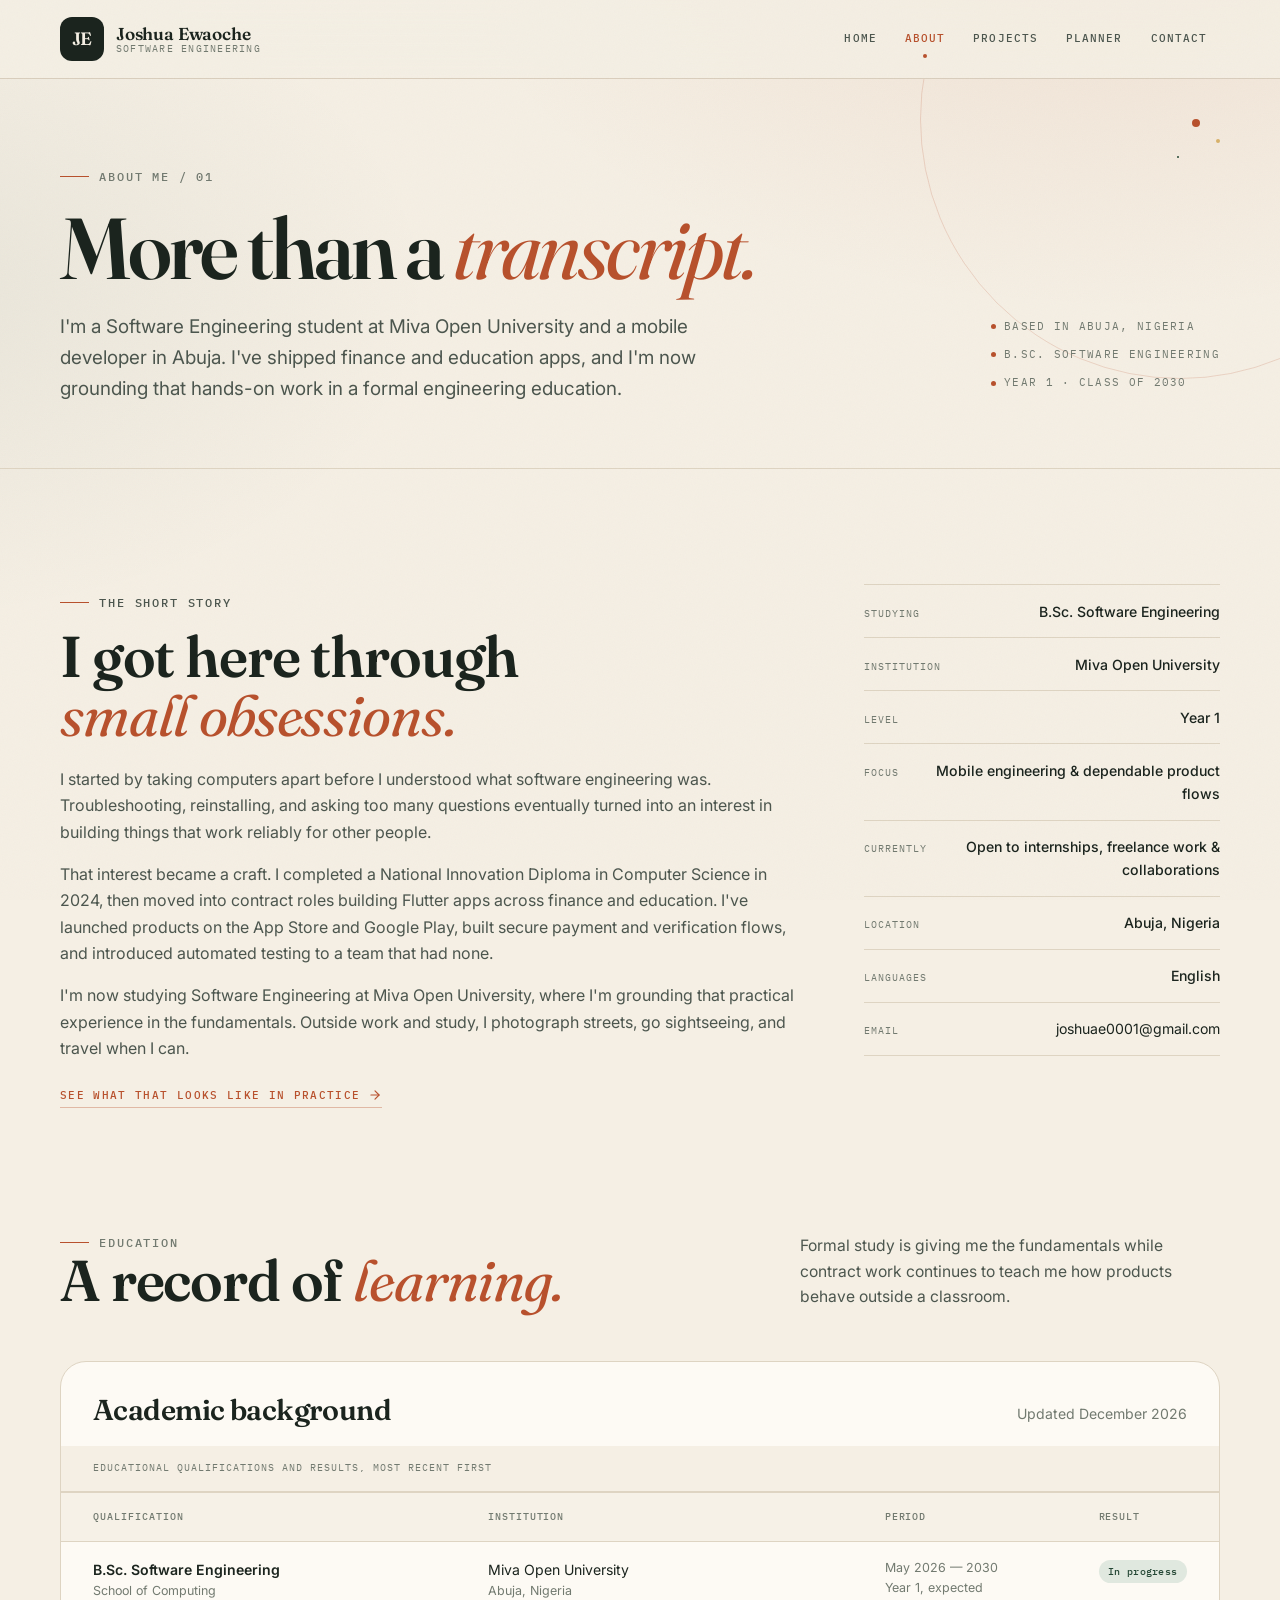
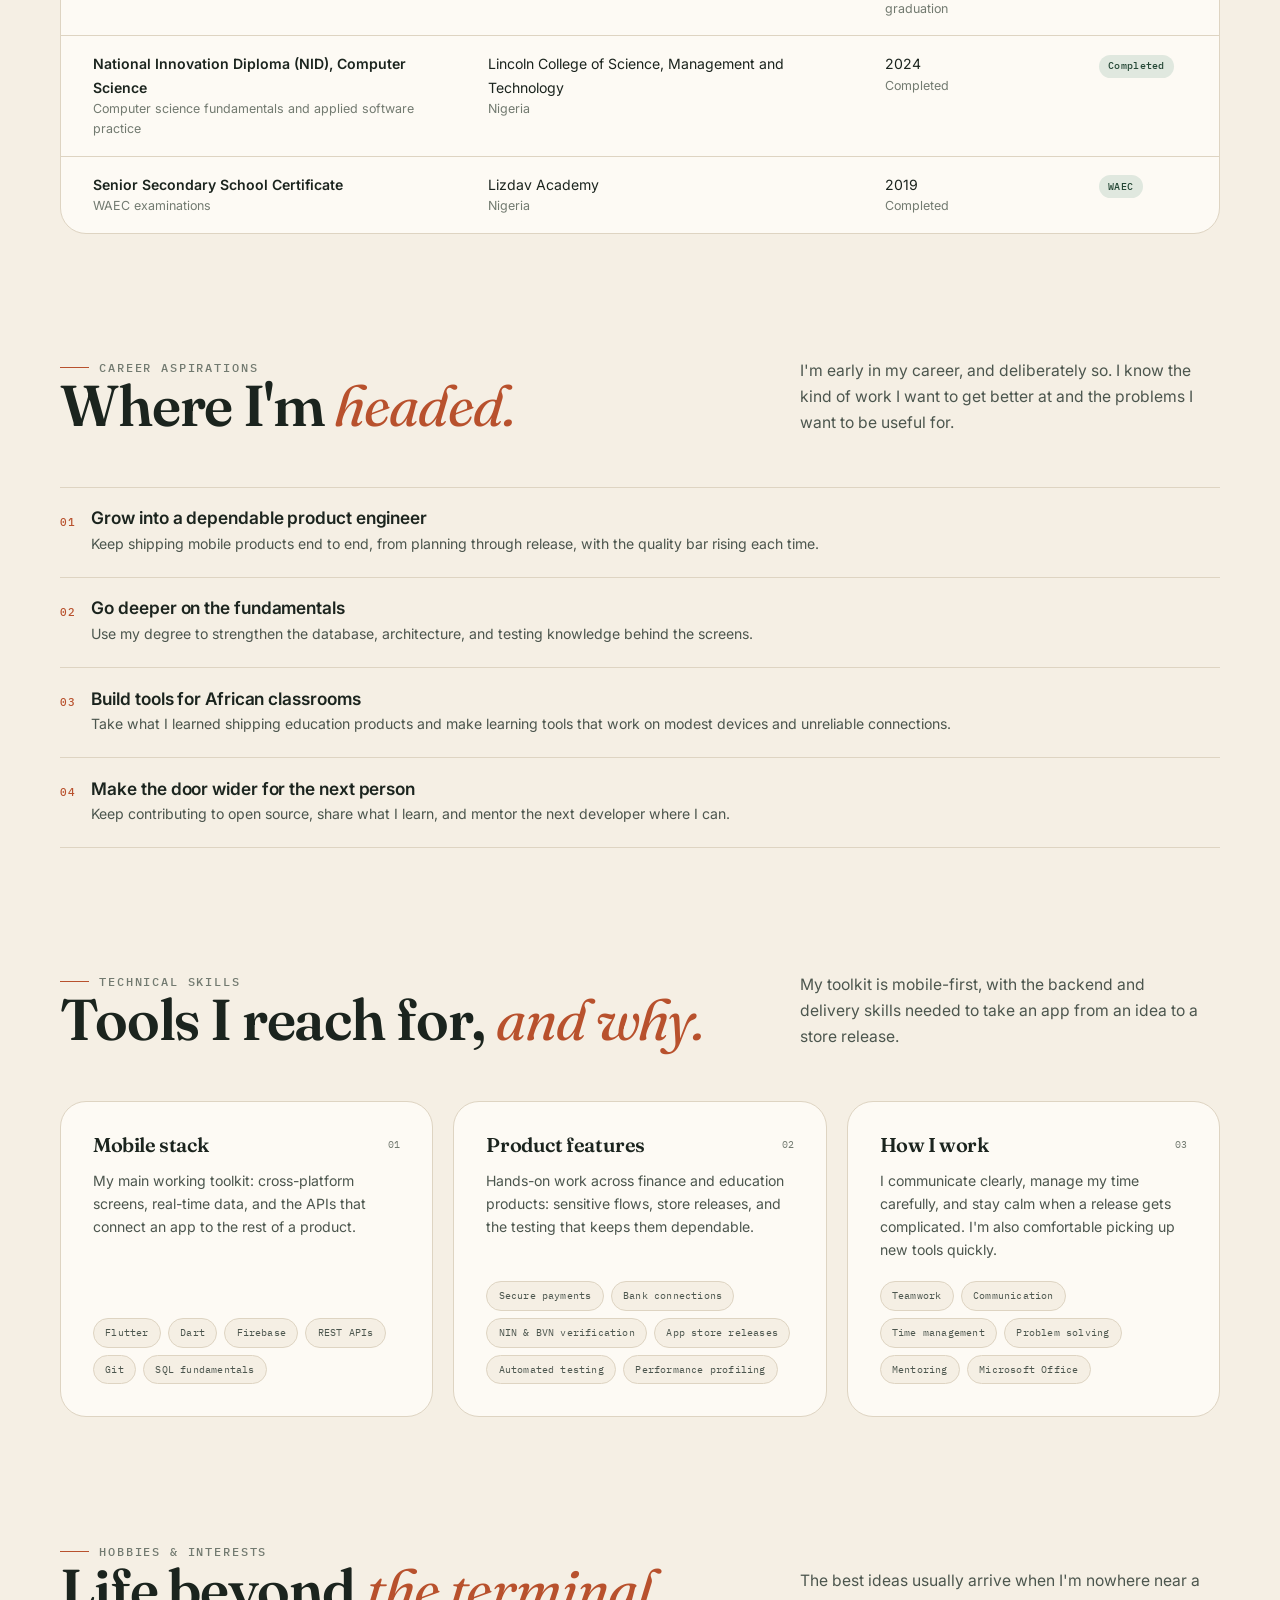
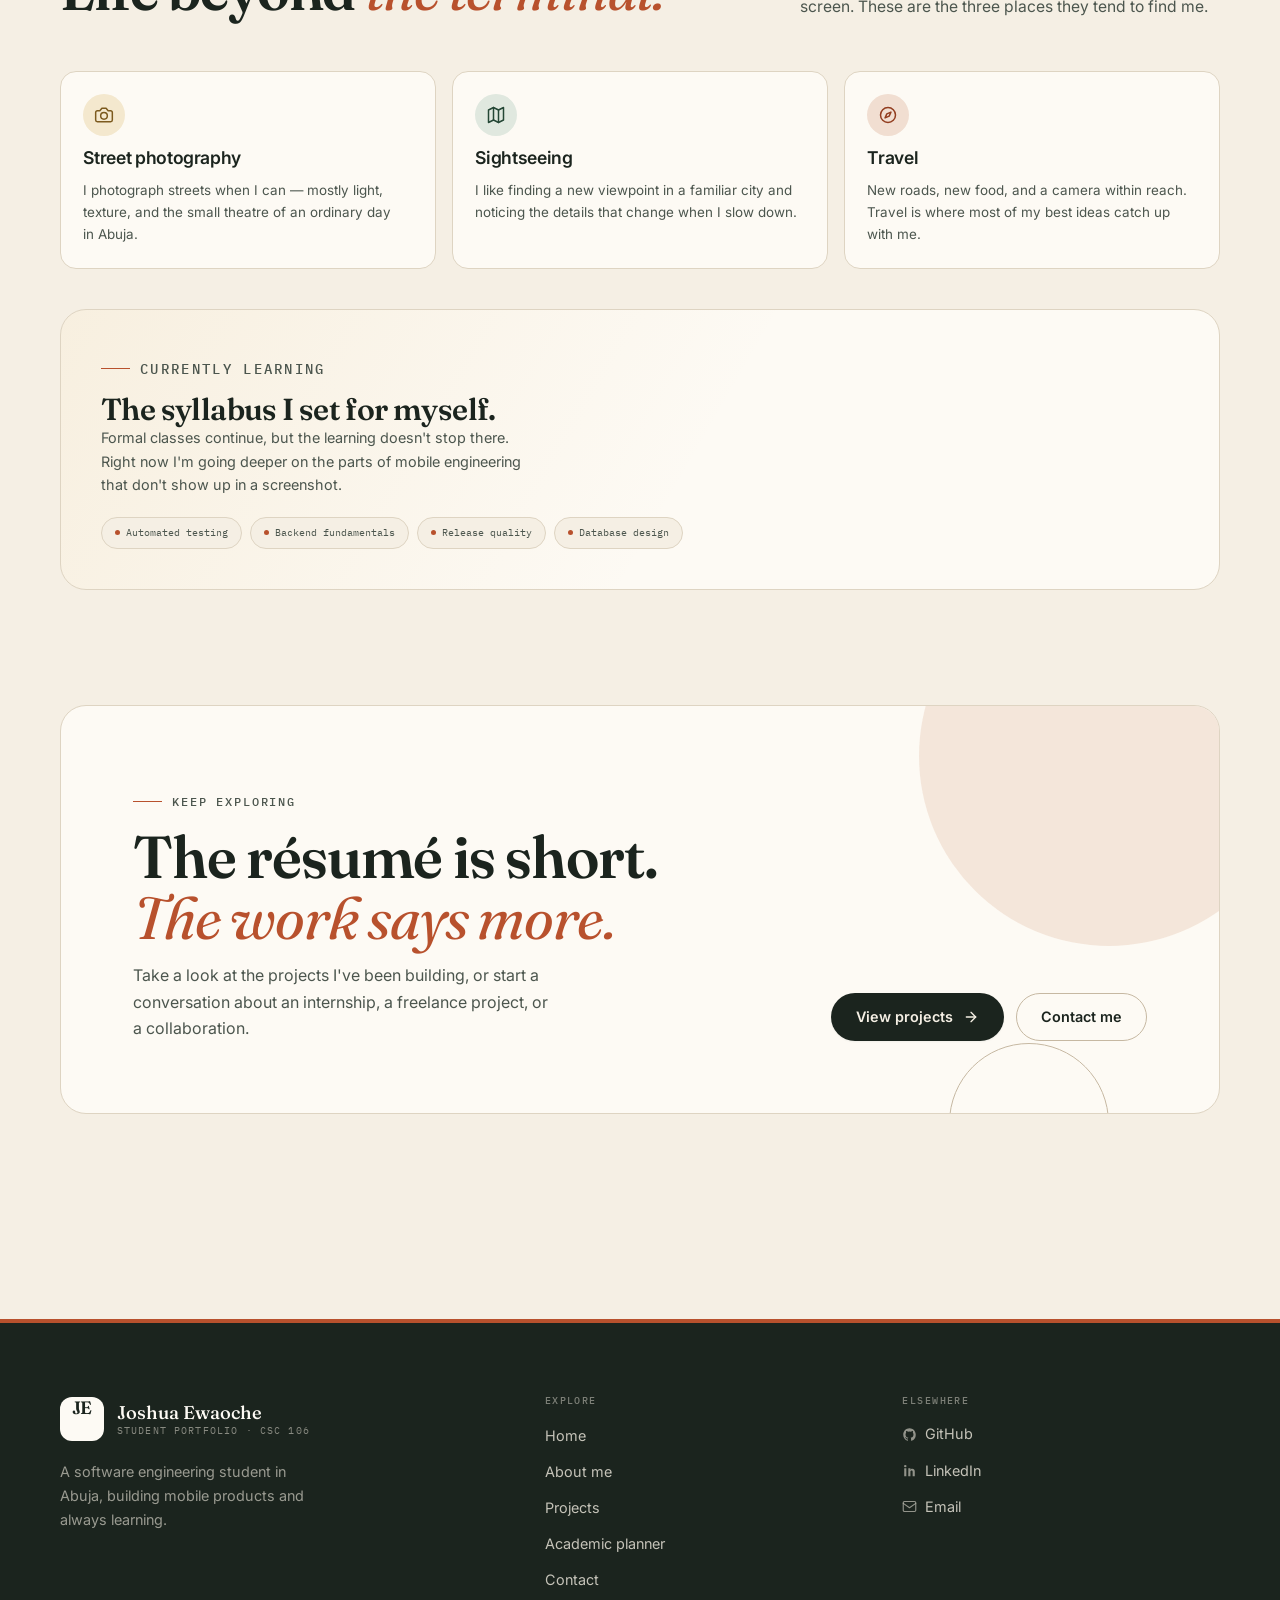
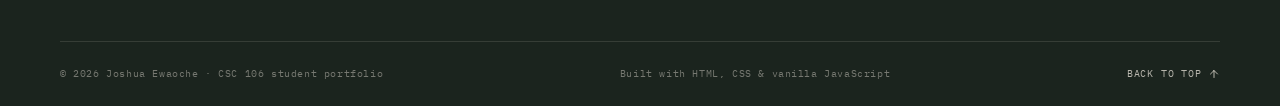
==== commit cbe2030d: "Update portfolio with verified profile and projects" ====
--- a/about.html
+++ b/about.html
@@ -3,29 +3,29 @@
 <head>
   <meta charset="UTF-8">
   <meta name="viewport" content="width=device-width, initial-scale=1">
-  <meta name="description" content="Learn about Joshua Cole's educational background, technical skills, career goals, and life beyond the keyboard.">
+  <meta name="description" content="Learn about Joshua Ewaoche's educational background, technical skills, career goals, and life beyond the keyboard.">
   <meta name="theme-color" content="#f5efe4">
-  <meta property="og:title" content="About Joshua Cole — Student Portfolio">
+  <meta property="og:title" content="About Joshua Ewaoche — Student Portfolio">
   <meta property="og:description" content="Educational background, technical skills, career goals, and life beyond the keyboard.">
   <meta property="og:type" content="website">
-  <title>About — Joshua Cole</title>
+  <title>About — Joshua Ewaoche</title>
   <link rel="icon" href="assets/favicon.svg" type="image/svg+xml">
   <link rel="preconnect" href="https://fonts.googleapis.com">
   <link rel="preconnect" href="https://fonts.gstatic.com" crossorigin>
-  <link href="https://fonts.googleapis.com/css2?family=Fraunces:ital,opsz,wght@0,9..144,400..700;1,9..144,400..700&family=IBM+Plex+Mono:wght@400;500&family=Inter:wght@400..700&display=swap" rel="stylesheet">
+  <link href="https://fonts.googleapis.com/css2?family=Fraunces:ital,opsz,wght@0,9..144,400..700;1,9..144,400..700&amp;family=IBM+Plex+Mono:wght@400;500&amp;family=Inter:wght@400..700&amp;display=swap" rel="stylesheet">
   <link rel="stylesheet" href="css/styles.css">
   <script src="js/main.js" defer></script>
 </head>
-<body>
+<body data-student-start="2026-05-01" data-program-years="4">
   <a class="skip-link" href="#main">Skip to main content</a>
 
   <header class="site-header">
     <div class="container header-inner">
-      <a class="brand" href="index.html" aria-label="Joshua Cole — home">
-        <span class="brand-mark" aria-hidden="true">JC</span>
+      <a class="brand" href="index.html" aria-label="Joshua Ewaoche — home">
+        <span class="brand-mark" aria-hidden="true">JE</span>
         <span class="brand-text">
-          <strong>Joshua Cole</strong>
-          <span>CS Undergraduate</span>
+          <strong>Joshua Ewaoche</strong>
+          <span>Software Engineering</span>
         </span>
       </a>
       <button class="nav-toggle" type="button" aria-expanded="false" aria-controls="primary-nav" aria-label="Open navigation menu">
@@ -51,12 +51,12 @@
         <div class="page-hero-copy">
           <p class="eyebrow">About me / 01</p>
           <h1 class="page-title" id="page-title">More than a <em>transcript.</em></h1>
-          <p class="page-lede">The short version: I'm a final-year computer science student who cares about the space where thoughtful design and solid engineering meet. The longer version has a few detours, a camera, and an unreasonable number of notebooks.</p>
+          <p class="page-lede">I'm a Software Engineering student at Miva Open University and a mobile developer in Abuja. I've shipped finance and education apps, and I'm now grounding that hands-on work in a formal engineering education.</p>
         </div>
         <div class="page-hero-meta">
-          <span>Based in Lagos, Nigeria</span>
-          <span>B.Sc. Computer Science</span>
-          <span>Class of 2027</span>
+          <span>Based in Abuja, Nigeria</span>
+          <span>B.Sc. Software Engineering</span>
+          <span data-student-stage>Year 1 · Class of 2030</span>
         </div>
       </div>
     </section>
@@ -67,9 +67,9 @@
           <div class="about-intro-copy">
             <p class="eyebrow">The short story</p>
             <h2 class="section-title" id="story-title" style="margin-top: 1rem;">I got here through <em>small obsessions.</em></h2>
-            <p>My first encounter with programming was an attempt to make a game run on a laptop that was never designed to run it. It failed spectacularly. Then I spent a weekend learning why, and that was the beginning of the end.</p>
-            <p>Six years later, I've traded game mods for design systems. What stayed with me is the process: understand the constraint, sketch the simplest path, build it, then smooth every rough edge you can find. I care as much about the empty state of a task list as the headline on the homepage.</p>
-            <p>At university, I focus on web engineering and human-computer interaction. Outside it, I photograph quiet corners of Lagos, run slowly, and lose to the same chess opening every time.</p>
+            <p>I started by taking computers apart before I understood what software engineering was. Troubleshooting, reinstalling, and asking too many questions eventually turned into an interest in building things that work reliably for other people.</p>
+            <p>That interest became a craft. I completed a National Innovation Diploma in Computer Science in 2024, then moved into contract roles building Flutter apps across finance and education. I've launched products on the App Store and Google Play, built secure payment and verification flows, and introduced automated testing to a team that had none.</p>
+            <p>I'm now studying Software Engineering at Miva Open University, where I'm grounding that practical experience in the fundamentals. Outside work and study, I photograph streets, go sightseeing, and travel when I can.</p>
             <a class="section-link" href="projects.html" style="margin-top: 1.5rem;">
               See what that looks like in practice
               <svg xmlns="http://www.w3.org/2000/svg" width="14" height="14" viewBox="0 0 24 24" fill="none" stroke="currentColor" stroke-width="2" stroke-linecap="round" stroke-linejoin="round" aria-hidden="true"><path d="M5 12h14"/><path d="m12 5 7 7-7 7"/></svg>
@@ -77,13 +77,14 @@
           </div>
 
           <ul class="about-facts" aria-label="Quick facts">
-            <li><span>Studying</span><span>B.Sc. Computer Science</span></li>
-            <li><span>Institution</span><span>University of Lagos</span></li>
-            <li><span>Focus</span><span>Front-end engineering &amp; HCI</span></li>
-            <li><span>Currently</span><span>Building StudySync</span></li>
-            <li><span>Location</span><span>Lagos, Nigeria</span></li>
-            <li><span>Languages</span><span>English · French (learning)</span></li>
-            <li><span>Email</span><a href="mailto:hello@joshuacole.dev">hello@joshuacole.dev</a></li>
+            <li><span>Studying</span><span>B.Sc. Software Engineering</span></li>
+            <li><span>Institution</span><span>Miva Open University</span></li>
+            <li><span>Level</span><span data-student-level>Year 1</span></li>
+            <li><span>Focus</span><span>Mobile engineering &amp; dependable product flows</span></li>
+            <li><span>Currently</span><span>Open to internships, freelance work &amp; collaborations</span></li>
+            <li><span>Location</span><span>Abuja, Nigeria</span></li>
+            <li><span>Languages</span><span>English</span></li>
+            <li><span>Email</span><a href="mailto:joshuae0001@gmail.com">joshuae0001@gmail.com</a></li>
           </ul>
         </div>
       </div>
@@ -96,13 +97,13 @@
             <p class="eyebrow">Education</p>
             <h2 class="section-title" id="education-title">A record of <em>learning.</em></h2>
           </div>
-          <p class="section-head__side">Formal coursework gave me the fundamentals. Curiosity filled in everything between the syllabus. Here is the paper trail so far.</p>
+          <p class="section-head__side">Formal study is giving me the fundamentals while contract work continues to teach me how products behave outside a classroom.</p>
         </div>
 
         <div class="education-card">
           <div class="education-head">
             <h3>Academic background</h3>
-            <p>Updated October 2026</p>
+            <p>Updated <span data-current-month>November 2026</span></p>
           </div>
           <div class="table-scroll">
             <table class="education-table">
@@ -118,48 +119,48 @@
               <tbody>
                 <tr>
                   <td>
-                    <strong>B.Sc. Computer Science</strong>
-                    <span>Web engineering, databases &amp; human-computer interaction</span>
-                  </td>
-                  <td>
-                    University of Lagos
-                    <span>Faculty of Science</span>
-                  </td>
-                  <td>
-                    2023 — 2027
-                    <span>Expected graduation</span>
-                  </td>
-                  <td><span class="result-pill">First Class (projected)</span></td>
+                    <strong>B.Sc. Software Engineering</strong>
+                    <span>School of Computing</span>
+                  </td>
+                  <td>
+                    Miva Open University
+                    <span>Abuja, Nigeria</span>
+                  </td>
+                  <td>
+                    <span>May 2026 — <span data-graduation-year>2030</span></span>
+                    <span><span data-student-level>Year 1</span>, expected graduation</span>
+                  </td>
+                  <td><span class="result-pill">In progress</span></td>
                 </tr>
                 <tr>
                   <td>
-                    <strong>UX Design Foundations</strong>
-                    <span>Research, prototyping and usability testing</span>
-                  </td>
-                  <td>
-                    Google · Coursera
-                    <span>Online certificate</span>
-                  </td>
-                  <td>
-                    2025
+                    <strong>National Innovation Diploma (NID), Computer Science</strong>
+                    <span>Computer science fundamentals and applied software practice</span>
+                  </td>
+                  <td>
+                    Lincoln College of Science, Management and Technology
+                    <span>Nigeria</span>
+                  </td>
+                  <td>
+                    2024
                     <span>Completed</span>
                   </td>
-                  <td><span class="result-pill result-pill--gold">Certificate</span></td>
+                  <td><span class="result-pill">Completed</span></td>
                 </tr>
                 <tr>
                   <td>
-                    <strong>Senior Secondary Certificate</strong>
-                    <span>Science track, with distinction in mathematics</span>
-                  </td>
-                  <td>
-                    King's College, Lagos
+                    <strong>Senior Secondary School Certificate</strong>
                     <span>WAEC examinations</span>
                   </td>
                   <td>
-                    2017 — 2023
+                    Lizdav Academy
+                    <span>Nigeria</span>
+                  </td>
+                  <td>
+                    2019
                     <span>Completed</span>
                   </td>
-                  <td><span class="result-pill">8 distinctions</span></td>
+                  <td><span class="result-pill">WAEC</span></td>
                 </tr>
               </tbody>
             </table>
@@ -175,31 +176,31 @@
             <p class="eyebrow">Career aspirations</p>
             <h2 class="section-title" id="career-title">Where I'm <em>headed.</em></h2>
           </div>
-          <p class="section-head__side">I don't have the next ten years mapped out. I do know the kind of work that makes me lose track of time — and the problems I want to be useful for.</p>
+          <p class="section-head__side">I'm early in my career, and deliberately so. I know the kind of work I want to get better at and the problems I want to be useful for.</p>
         </div>
         <ol class="goals-list">
           <li>
             <div>
-              <h4>Join a product team that sweats the details</h4>
-              <p>Start as a front-end engineering intern, then grow into a junior engineer owning real surfaces end to end.</p>
+              <h4>Grow into a dependable product engineer</h4>
+              <p>Keep shipping mobile products end to end, from planning through release, with the quality bar rising each time.</p>
             </div>
           </li>
           <li>
             <div>
-              <h4>Study how people actually use the web</h4>
-              <p>Pursue an M.Sc. in Human-Computer Interaction, with a focus on low-bandwidth, multilingual interfaces.</p>
+              <h4>Go deeper on the fundamentals</h4>
+              <p>Use my degree to strengthen the database, architecture, and testing knowledge behind the screens.</p>
             </div>
           </li>
           <li>
             <div>
               <h4>Build tools for African classrooms</h4>
-              <p>Design local-first learning and planning tools that work on modest devices and intermittent connections.</p>
+              <p>Take what I learned shipping education products and make learning tools that work on modest devices and unreliable connections.</p>
             </div>
           </li>
           <li>
             <div>
               <h4>Make the door wider for the next person</h4>
-              <p>Contribute to open source, mentor younger students, and share what I learn in public — including the mistakes.</p>
+              <p>Keep contributing to open source, share what I learn, and mentor the next developer where I can.</p>
             </div>
           </li>
         </ol>
@@ -213,55 +214,55 @@
             <p class="eyebrow">Technical skills</p>
             <h2 class="section-title" id="skills-title">Tools I reach for, <em>and why.</em></h2>
           </div>
-          <p class="section-head__side">I'm deliberately a generalist for now: comfortable across the stack, happiest in the browser, and always adding one more tool to the belt.</p>
+          <p class="section-head__side">My toolkit is mobile-first, with the backend and delivery skills needed to take an app from an idea to a store release.</p>
         </div>
 
         <div class="skills-grid">
           <article class="skill-card">
             <div class="skill-card-head">
-              <h3>Languages</h3>
+              <h3>Mobile stack</h3>
               <span>01</span>
             </div>
-            <p>From semantic markup to the logic underneath it. I write for readability first and reach for a framework second.</p>
+            <p>My main working toolkit: cross-platform screens, real-time data, and the APIs that connect an app to the rest of a product.</p>
             <ul class="chip-list">
-              <li>HTML5</li>
-              <li>CSS3</li>
-              <li>JavaScript (ES2022)</li>
-              <li>TypeScript</li>
-              <li>Python</li>
-              <li>SQL</li>
+              <li>Flutter</li>
+              <li>Dart</li>
+              <li>Firebase</li>
+              <li>REST APIs</li>
+              <li>Git</li>
+              <li>SQL fundamentals</li>
             </ul>
           </article>
 
           <article class="skill-card">
             <div class="skill-card-head">
-              <h3>Frameworks &amp; tools</h3>
+              <h3>Product features</h3>
               <span>02</span>
             </div>
-            <p>The everyday toolkit: a component mindset, dependable version control, and a design file I can actually navigate.</p>
+            <p>Hands-on work across finance and education products: sensitive flows, store releases, and the testing that keeps them dependable.</p>
             <ul class="chip-list">
-              <li>React</li>
-              <li>Vite</li>
-              <li>Git &amp; GitHub</li>
-              <li>Figma</li>
-              <li>Netlify</li>
-              <li>VS Code</li>
+              <li>Secure payments</li>
+              <li>Bank connections</li>
+              <li>NIN &amp; BVN verification</li>
+              <li>App store releases</li>
+              <li>Automated testing</li>
+              <li>Performance profiling</li>
             </ul>
           </article>
 
           <article class="skill-card">
             <div class="skill-card-head">
-              <h3>Design &amp; practice</h3>
+              <h3>How I work</h3>
               <span>03</span>
             </div>
-            <p>The habits that keep the work honest: test with real people, ship in small increments, and treat accessibility as part of the definition of done.</p>
+            <p>I communicate clearly, manage my time carefully, and stay calm when a release gets complicated. I'm also comfortable picking up new tools quickly.</p>
             <ul class="chip-list">
-              <li>Responsive design</li>
-              <li>CSS Grid &amp; Flexbox</li>
-              <li>WCAG 2.2</li>
-              <li>Design systems</li>
-              <li>Usability testing</li>
-              <li>Technical writing</li>
+              <li>Teamwork</li>
+              <li>Communication</li>
+              <li>Time management</li>
+              <li>Problem solving</li>
+              <li>Mentoring</li>
+              <li>Microsoft Office</li>
             </ul>
           </article>
         </div>
@@ -275,40 +276,32 @@
             <p class="eyebrow">Hobbies &amp; interests</p>
             <h2 class="section-title" id="hobbies-title">Life beyond <em>the terminal.</em></h2>
           </div>
-          <p class="section-head__side">The best ideas usually arrive when I'm nowhere near a screen. These are the four places they tend to find me.</p>
-        </div>
-
-        <div class="hobbies-grid">
+          <p class="section-head__side">The best ideas usually arrive when I'm nowhere near a screen. These are the three places they tend to find me.</p>
+        </div>
+
+        <div class="hobbies-grid hobbies-grid--three">
           <article class="hobby-card">
             <span class="hobby-icon" aria-hidden="true">
               <svg xmlns="http://www.w3.org/2000/svg" width="20" height="20" viewBox="0 0 24 24" fill="none" stroke="currentColor" stroke-width="1.8" stroke-linecap="round" stroke-linejoin="round"><path d="M14.5 4h-5L7 7H4a2 2 0 0 0-2 2v9a2 2 0 0 0 2 2h16a2 2 0 0 0 2-2V9a2 2 0 0 0-2-2h-3l-2.5-3Z"/><circle cx="12" cy="13" r="4"/></svg>
             </span>
             <h3>Street photography</h3>
-            <p>I shoot film on weekends — mostly light, texture, and the small theatre of Lagos traffic.</p>
+            <p>I photograph streets when I can — mostly light, texture, and the small theatre of an ordinary day in Abuja.</p>
           </article>
 
           <article class="hobby-card">
             <span class="hobby-icon" aria-hidden="true">
-              <svg xmlns="http://www.w3.org/2000/svg" width="20" height="20" viewBox="0 0 24 24" fill="none" stroke="currentColor" stroke-width="1.8" stroke-linecap="round" stroke-linejoin="round"><circle cx="12" cy="12" r="9"/><path d="M12 7v5l3 2"/></svg>
+              <svg xmlns="http://www.w3.org/2000/svg" width="20" height="20" viewBox="0 0 24 24" fill="none" stroke="currentColor" stroke-width="1.8" stroke-linecap="round" stroke-linejoin="round"><path d="m3 6 6-3 6 3 6-3v15l-6 3-6-3-6 3V6Z"/><path d="M9 3v15"/><path d="M15 6v15"/></svg>
             </span>
-            <h3>Long-distance running</h3>
-            <p>Slow miles, early mornings, and a personal best I'm still trying to beat. It keeps the brain quiet.</p>
+            <h3>Sightseeing</h3>
+            <p>I like finding a new viewpoint in a familiar city and noticing the details that change when I slow down.</p>
           </article>
 
           <article class="hobby-card">
             <span class="hobby-icon" aria-hidden="true">
-              <svg xmlns="http://www.w3.org/2000/svg" width="20" height="20" viewBox="0 0 24 24" fill="none" stroke="currentColor" stroke-width="1.8" stroke-linecap="round" stroke-linejoin="round"><path d="M8 21h8"/><path d="M12 17v4"/><path d="M7 4h10"/><path d="M6 4v3a6 6 0 0 0 12 0V4"/><path d="M4 6h2"/><path d="M18 6h2"/></svg>
+              <svg xmlns="http://www.w3.org/2000/svg" width="20" height="20" viewBox="0 0 24 24" fill="none" stroke="currentColor" stroke-width="1.8" stroke-linecap="round" stroke-linejoin="round"><circle cx="12" cy="12" r="9"/><path d="m15.5 8.5-2.1 4.9-4.9 2.1 2.1-4.9 4.9-2.1Z"/></svg>
             </span>
-            <h3>Chess</h3>
-            <p>Badly, enthusiastically. I play the London System and blame the position, not the player.</p>
-          </article>
-
-          <article class="hobby-card">
-            <span class="hobby-icon" aria-hidden="true">
-              <svg xmlns="http://www.w3.org/2000/svg" width="20" height="20" viewBox="0 0 24 24" fill="none" stroke="currentColor" stroke-width="1.8" stroke-linecap="round" stroke-linejoin="round"><path d="M9 18V5l12-2v13"/><circle cx="6" cy="18" r="3"/><circle cx="18" cy="16" r="3"/></svg>
-            </span>
-            <h3>Music production</h3>
-            <p>Lo-fi beats made in a DAW with more ambition than skill. Some of them are even finished.</p>
+            <h3>Travel</h3>
+            <p>New roads, new food, and a camera within reach. Travel is where most of my best ideas catch up with me.</p>
           </article>
         </div>
 
@@ -316,13 +309,13 @@
           <div>
             <p class="eyebrow">Currently learning</p>
             <h3 style="margin-top: 0.8rem;">The syllabus I set for myself.</h3>
-            <p>Formal classes end, but the reading list doesn't. Right now I'm going deeper on the parts of the craft that don't show up in a screenshot.</p>
+            <p>Formal classes continue, but the learning doesn't stop there. Right now I'm going deeper on the parts of mobile engineering that don't show up in a screenshot.</p>
           </div>
           <ul class="learning-list">
-            <li>Advanced TypeScript</li>
-            <li>Motion &amp; interaction design</li>
-            <li>Screen-reader testing</li>
-            <li>Local-first architecture</li>
+            <li>Automated testing</li>
+            <li>Backend fundamentals</li>
+            <li>Release quality</li>
+            <li>Database design</li>
           </ul>
         </div>
       </div>
@@ -335,7 +328,7 @@
             <div>
               <p class="eyebrow">Keep exploring</p>
               <h2 id="about-cta-title" style="margin-top: 1rem;">The résumé is short. <em>The work says more.</em></h2>
-              <p>Take a look at the projects I've been building, or start a conversation about an internship, a collaboration, or a stubborn interface problem.</p>
+              <p>Take a look at the projects I've been building, or start a conversation about an internship, a freelance project, or a collaboration.</p>
             </div>
             <div class="cta-actions">
               <a class="btn btn--primary" href="projects.html">
@@ -355,13 +348,13 @@
       <div class="footer-grid">
         <div>
           <a class="footer-brand" href="index.html">
-            <span class="brand-mark" aria-hidden="true">JC</span>
+            <span class="brand-mark" aria-hidden="true">JE</span>
             <span>
-              <strong>Joshua Cole</strong>
+              <strong>Joshua Ewaoche</strong>
               <small>Student portfolio · CSC 106</small>
             </span>
           </a>
-          <p class="footer-blurb">A computer science student in Lagos, learning in public and building for the web with care.</p>
+          <p class="footer-blurb">A software engineering student in Abuja, building mobile products and always learning.</p>
         </div>
         <nav class="footer-nav" aria-label="Footer">
           <h3 class="footer-heading">Explore</h3>
@@ -377,19 +370,19 @@
           <h3 class="footer-heading">Elsewhere</h3>
           <ul>
             <li>
-              <a href="https://github.com/joshuacole-dev" target="_blank" rel="noopener noreferrer">
+              <a href="https://github.com/joshuacreator" target="_blank" rel="noopener noreferrer">
                 <svg xmlns="http://www.w3.org/2000/svg" width="15" height="15" viewBox="0 0 24 24" fill="currentColor" aria-hidden="true"><path d="M12 2C6.48 2 2 6.58 2 12.26c0 4.55 2.87 8.4 6.84 9.76.5.1.68-.22.68-.49 0-.24-.01-.87-.01-1.7-2.78.62-3.37-1.37-3.37-1.37-.45-1.18-1.11-1.5-1.11-1.5-.91-.63.07-.62.07-.62 1 .07 1.53 1.06 1.53 1.06.9 1.57 2.36 1.12 2.94.86.09-.67.35-1.12.63-1.38-2.22-.26-4.56-1.14-4.56-5.07 0-1.12.39-2.03 1.03-2.75-.1-.26-.45-1.3.1-2.71 0 0 .84-.28 2.75 1.05a9.4 9.4 0 0 1 5 0c1.91-1.33 2.75-1.05 2.75-1.05.55 1.41.2 2.45.1 2.71.64.72 1.03 1.63 1.03 2.75 0 3.94-2.34 4.8-4.57 5.06.36.32.68.94.68 1.9 0 1.37-.01 2.48-.01 2.82 0 .27.18.6.69.49A10.26 10.26 0 0 0 22 12.26C22 6.58 17.52 2 12 2Z"/></svg>
                 GitHub
               </a>
             </li>
             <li>
-              <a href="https://www.linkedin.com/in/joshuacole-dev" target="_blank" rel="noopener noreferrer">
+              <a href="https://www.linkedin.com/in/joshua-ewaoche-249965255" target="_blank" rel="noopener noreferrer">
                 <svg xmlns="http://www.w3.org/2000/svg" width="15" height="15" viewBox="0 0 24 24" fill="currentColor" aria-hidden="true"><path d="M6.94 8.5H3.56V21h3.38V8.5ZM5.25 3a1.97 1.97 0 1 0 0 3.94 1.97 1.97 0 0 0 0-3.94ZM20.44 13.62c0-3.13-1.67-4.59-3.9-4.59-1.8 0-2.6.99-3.05 1.69V8.5H10.1c.04.95 0 12.5 0 12.5h3.39v-6.98c0-.3.02-.61.11-.83.24-.61.8-1.24 1.73-1.24 1.22 0 1.71.93 1.71 2.29V21h3.4v-7.38Z"/></svg>
                 LinkedIn
               </a>
             </li>
             <li>
-              <a href="mailto:hello@joshuacole.dev">
+              <a href="mailto:joshuae0001@gmail.com">
                 <svg xmlns="http://www.w3.org/2000/svg" width="15" height="15" viewBox="0 0 24 24" fill="none" stroke="currentColor" stroke-width="1.8" stroke-linecap="round" stroke-linejoin="round" aria-hidden="true"><rect x="2" y="4" width="20" height="16" rx="2"/><path d="m22 7-10 7L2 7"/></svg>
                 Email
               </a>
@@ -398,7 +391,7 @@
         </div>
       </div>
       <div class="footer-bottom">
-        <span>© <span data-year>2026</span> Joshua Cole · CSC 106 student portfolio</span>
+        <span>© <span data-year>2026</span> Joshua Ewaoche · CSC 106 student portfolio</span>
         <span>Built with HTML, CSS &amp; vanilla JavaScript</span>
         <a class="back-to-top" href="#main">
           Back to top
--- a/css/styles.css
+++ b/css/styles.css
@@ -1,5 +1,5 @@
 /* =========================================================
-   Joshua Cole — Student Portfolio
+   Joshua Ewaoche — Student Portfolio
    Shared stylesheet
    ========================================================= */
 
@@ -1859,6 +1859,12 @@
   color: var(--ink-muted);
 }
 
+.education-table td span span {
+  display: inline;
+  font-size: inherit;
+  color: inherit;
+}
+
 .result-pill,
 .education-table td .result-pill {
   display: inline-block;
@@ -2323,6 +2329,24 @@
 
 .project-card-footer a svg {
   flex: none;
+}
+
+.project-private {
+  font-family: var(--font-mono);
+  font-size: 0.6rem;
+  font-weight: 500;
+  letter-spacing: 0.08em;
+  text-transform: uppercase;
+  color: var(--forest);
+}
+
+.project-note {
+  margin-top: 1.5rem;
+  padding: 1rem 1.25rem;
+  border: 1px dashed var(--line-strong);
+  border-radius: var(--radius-md);
+  font-size: 0.82rem;
+  color: var(--ink-soft);
 }
 
 .process-grid {
@@ -3229,6 +3253,10 @@
     grid-template-columns: 1fr 1fr;
   }
 
+  .hobbies-grid--three .hobby-card:last-child {
+    grid-column: 1 / -1;
+  }
+
   .project-grid {
     grid-template-columns: repeat(2, 1fr);
   }
@@ -3409,6 +3437,14 @@
     grid-column: auto;
   }
 
+  .hobbies-grid--three {
+    grid-template-columns: repeat(3, 1fr);
+  }
+
+  .hobbies-grid--three .hobby-card:last-child {
+    grid-column: auto;
+  }
+
   .project-featured {
     grid-template-columns: minmax(0, 1.08fr) minmax(0, 0.92fr);
   }
@@ -3459,6 +3495,139 @@
 
   .contact-layout {
     grid-template-columns: 0.8fr 1.2fr;
+  }
+}
+
+.skip-link:visited,
+.footer-brand:visited,
+.btn--accent:visited,
+.btn--ghost-light:visited {
+  color: #fdfaf4;
+}
+
+.btn--primary:visited {
+  color: #f5efe4;
+}
+
+.brand:visited,
+.btn--outline:visited,
+.btn--light:visited,
+.contact-channel a:visited {
+  color: #1b241e;
+}
+
+.nav-list a:visited,
+.social-links a:visited,
+.project-card-footer a:visited {
+  color: #4c564e;
+}
+
+.nav-list a[aria-current="page"]:visited,
+.section-link:visited {
+  color: #b8512d;
+}
+
+.footer-nav a:visited,
+.footer-social a:visited {
+  color: rgba(245, 239, 228, 0.78);
+}
+
+.back-to-top:visited {
+  color: rgba(245, 239, 228, 0.72);
+}
+
+.brand:visited:hover,
+.btn--outline:visited:hover,
+.btn--light:visited:hover {
+  color: #1b241e;
+}
+
+.nav-list a:visited:hover,
+.social-links a:visited:hover {
+  color: #1b241e;
+}
+
+.section-link:visited:hover,
+.contact-channel a:visited:hover,
+.project-card-footer a:visited:hover {
+  color: #923d1f;
+}
+
+.footer-nav a:visited:hover,
+.footer-social a:visited:hover,
+.back-to-top:visited:hover {
+  color: #d8b26a;
+}
+
+@media (max-width: 760px) {
+  .table-scroll {
+    overflow: visible;
+  }
+
+  .education-table {
+    display: block;
+    min-width: 0;
+  }
+
+  .education-table caption {
+    display: block;
+    width: 100%;
+    box-sizing: border-box;
+  }
+
+  .education-table thead {
+    display: none;
+  }
+
+  .education-table tbody,
+  .education-table tr,
+  .education-table td {
+    display: block;
+  }
+
+  .education-table tr {
+    padding: 1.15rem 1.25rem 1.25rem;
+    border-bottom: 1px solid var(--line);
+  }
+
+  .education-table tbody tr:last-child {
+    border-bottom: 0;
+  }
+
+  .education-table td {
+    padding: 0;
+    border: 0;
+  }
+
+  .education-table td + td {
+    margin-top: 0.8rem;
+  }
+
+  .education-table td::before {
+    display: block;
+    margin-bottom: 0.25rem;
+    font-family: var(--font-mono);
+    font-size: 0.56rem;
+    font-weight: 500;
+    letter-spacing: 0.1em;
+    text-transform: uppercase;
+    color: var(--ink-muted);
+  }
+
+  .education-table td:nth-child(1)::before {
+    content: "Qualification";
+  }
+
+  .education-table td:nth-child(2)::before {
+    content: "Institution";
+  }
+
+  .education-table td:nth-child(3)::before {
+    content: "Period";
+  }
+
+  .education-table td:nth-child(4)::before {
+    content: "Result";
   }
 }
 
